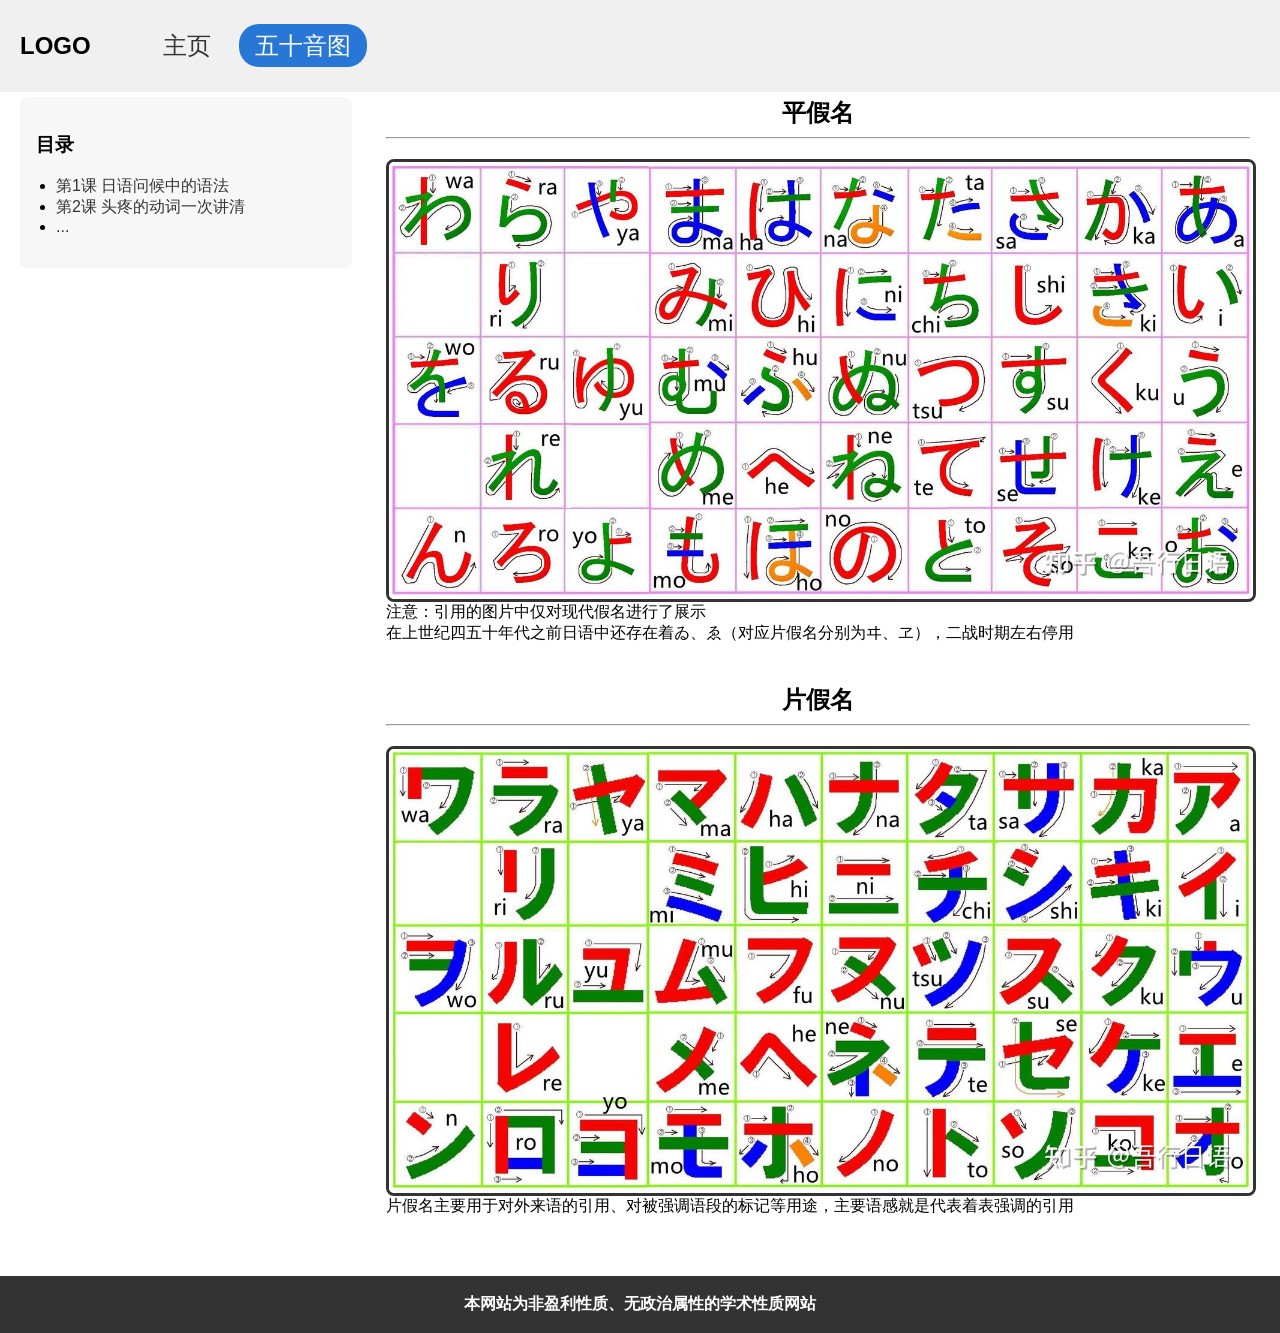
==== gojyuuonzu.html @ c6806e0d "Add files via upload" ====
<!DOCTYPE html>
<html lang="zh-CN">
<head>
  <meta charset="UTF-8">
  <meta name="viewport" content="width=device-width, initial-scale=1.0">
  <title>五十音图</title>
  <link rel="stylesheet" href="style.css">
</head>
<body>

  <header class="header">
    <div class="header__inner">
      <h1 class="logo">LOGO</h1>
      <nav class="nav">
        <a href="index.html">主页</a>
        <a href="gojyuuonzu.html" class="active">五十音图</a>
      </nav>
    </div>
  </header>

  <div class="page">
    <aside class="sidebar">
      <h3>目录</h3>
      <ul>
        <li><a href="lesson1.html">第1课 日语问候中的语法</a></li>
        <li><a href="lesson2.html">第2课 头疼的动词一次讲清</a></li>
        <li><a href="lesson3.html">...</a></li>
      </ul>
    </aside>

    <main class="content">
      <h2 class="center">平假名</h2>
      <hr>
      <div class="photo-box">
        <img src="hiragana.jpg" alt="平假名">
      </div>
      <article>注意：引用的图片中仅对现代假名进行了展示<br>
        在上世纪四五十年代之前日语中还存在着ゐ、ゑ（对应片假名分别为ヰ、ヱ），二战时期左右停用
      </article>
      <h2 class="center" style="margin-top: 40px;">片假名</h2>
      <hr>
      <div class="photo-box">
        <img src="katakana.jpg" alt="片假名">
      </div>
      <article>片假名主要用于对外来语的引用、对被强调语段的标记等用途，主要语感就是代表着表强调的引用
        <br><br><br><br>
      </article>
    </main>
  </div>

  <footer>
    <p><strong>本网站为非盈利性质、无政治属性的学术性质网站</strong></p>
  </footer>

</body>
</html>
---- style.css ----
/* ===== 全局 ===== */
html, body {
  height: 100%;
  margin: 0;
}
body {
  display: flex;
  flex-direction: column;
  min-height: 100vh;
  font-family: sans-serif;
}

/* ===== Header：LOGO靠左，导航紧随，不居中 ===== */
.header {
  padding: 30px 20px;
  background: #f0f0f0;
}
.header__inner {
  display: flex;
  align-items: center;
  gap: 48px;          /* 你原本的间距，想紧点改32 */
  max-width: 1400px;  /* 只防过宽，不居中 */
  /* 关键：去掉 margin: 0 auto，保持左对齐 */
}
.logo {
  margin: 0;
  font-size: 24px;
}
.nav a {
  margin-left: 8px;
  padding: 8px 16px;
  text-decoration: none;
  color: #333;
  border-radius: 20px;
  transition: all 0.2s;
  font-size: 24px;
}
.nav a:hover {
  background: rgb(40, 119, 215);
  color: white;
}
/* 可选：当前页高亮 */
.nav a.active {
  background: rgb(40, 119, 215);
  color: white;
}

/* ===== 页面主体 ===== */
.page {
  display: flex;
  padding: 5px 20px;
  gap: 24px;
  flex: 1;
  align-items: flex-start;
}

/* ===== 左侧目录 ===== */
.sidebar {
  width: 300px;
  flex-shrink: 0;
  background: #f7f7f7;
  padding: 16px;
  border-radius: 8px;
}
.sidebar ul {
  padding-left: 20px;
}
.sidebar a {
  text-decoration: none;
  color: #333;
}
.sidebar a:hover {
  text-decoration: underline;
}

/* ===== 右侧正文 ===== */
.content {
  flex: 1;
  min-width: 0;
  max-width: 1200px;   /* 正文不拉太宽 */
  padding: 0 10px;
}

/* 五十音图图片框 */
.photo-box {
  width: 100%;
  max-width: 1200px;
  border: 3px solid #333;
  border-radius: 8px;
  overflow: hidden;
  margin-top: 20px;        /* 标题和图片的距离 */
}
.photo-box img {
  width: 100%;
  height: auto;
  display: block;
}

/* ===== 主页欢迎区 ===== */
.hero {
  font-family: "SimHei";
  max-width: 700px;
  line-height: 1.8;
}
.center { text-align: center; margin: 0; }
.seablue { color: rgb(40, 119, 215); }
.imp { color: red; }

/* ===== Footer ===== */
footer {
  text-align: center;
  padding: 2px;
  background: #333;
  color: #fff;
}
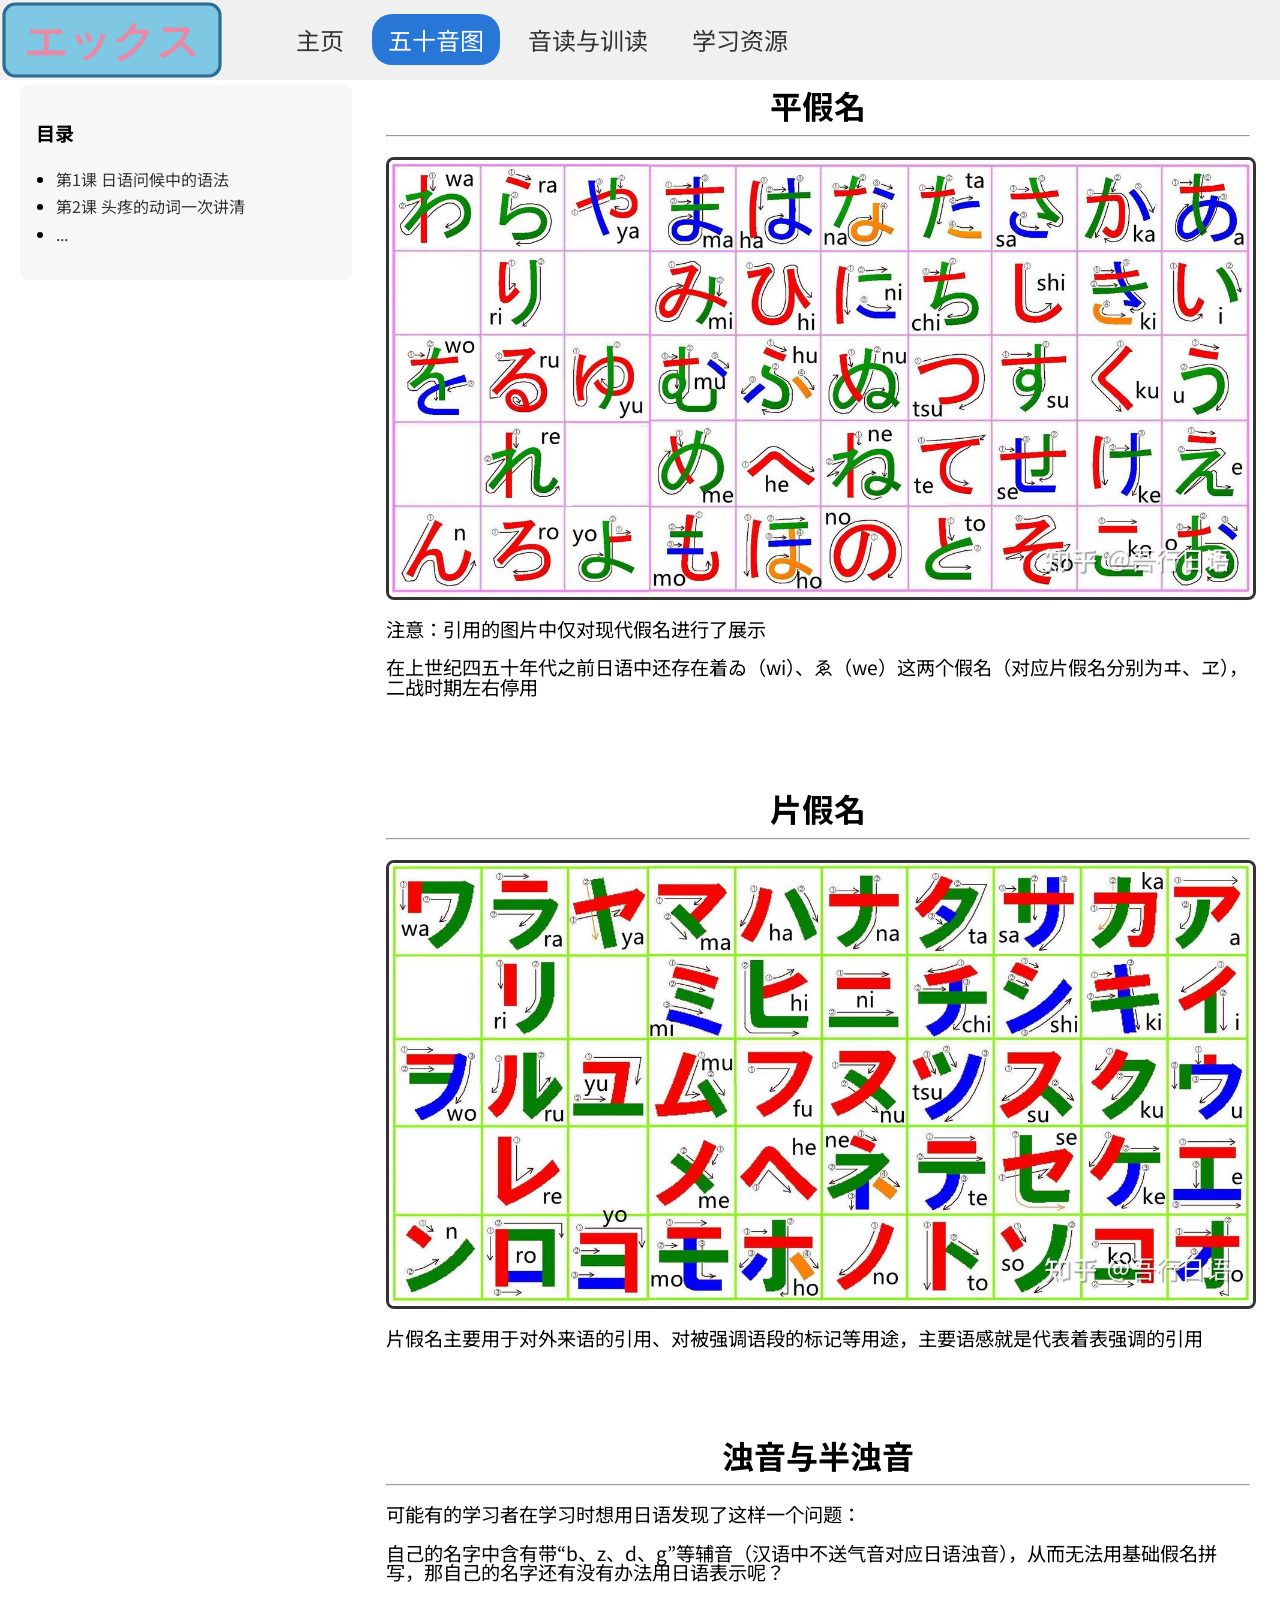
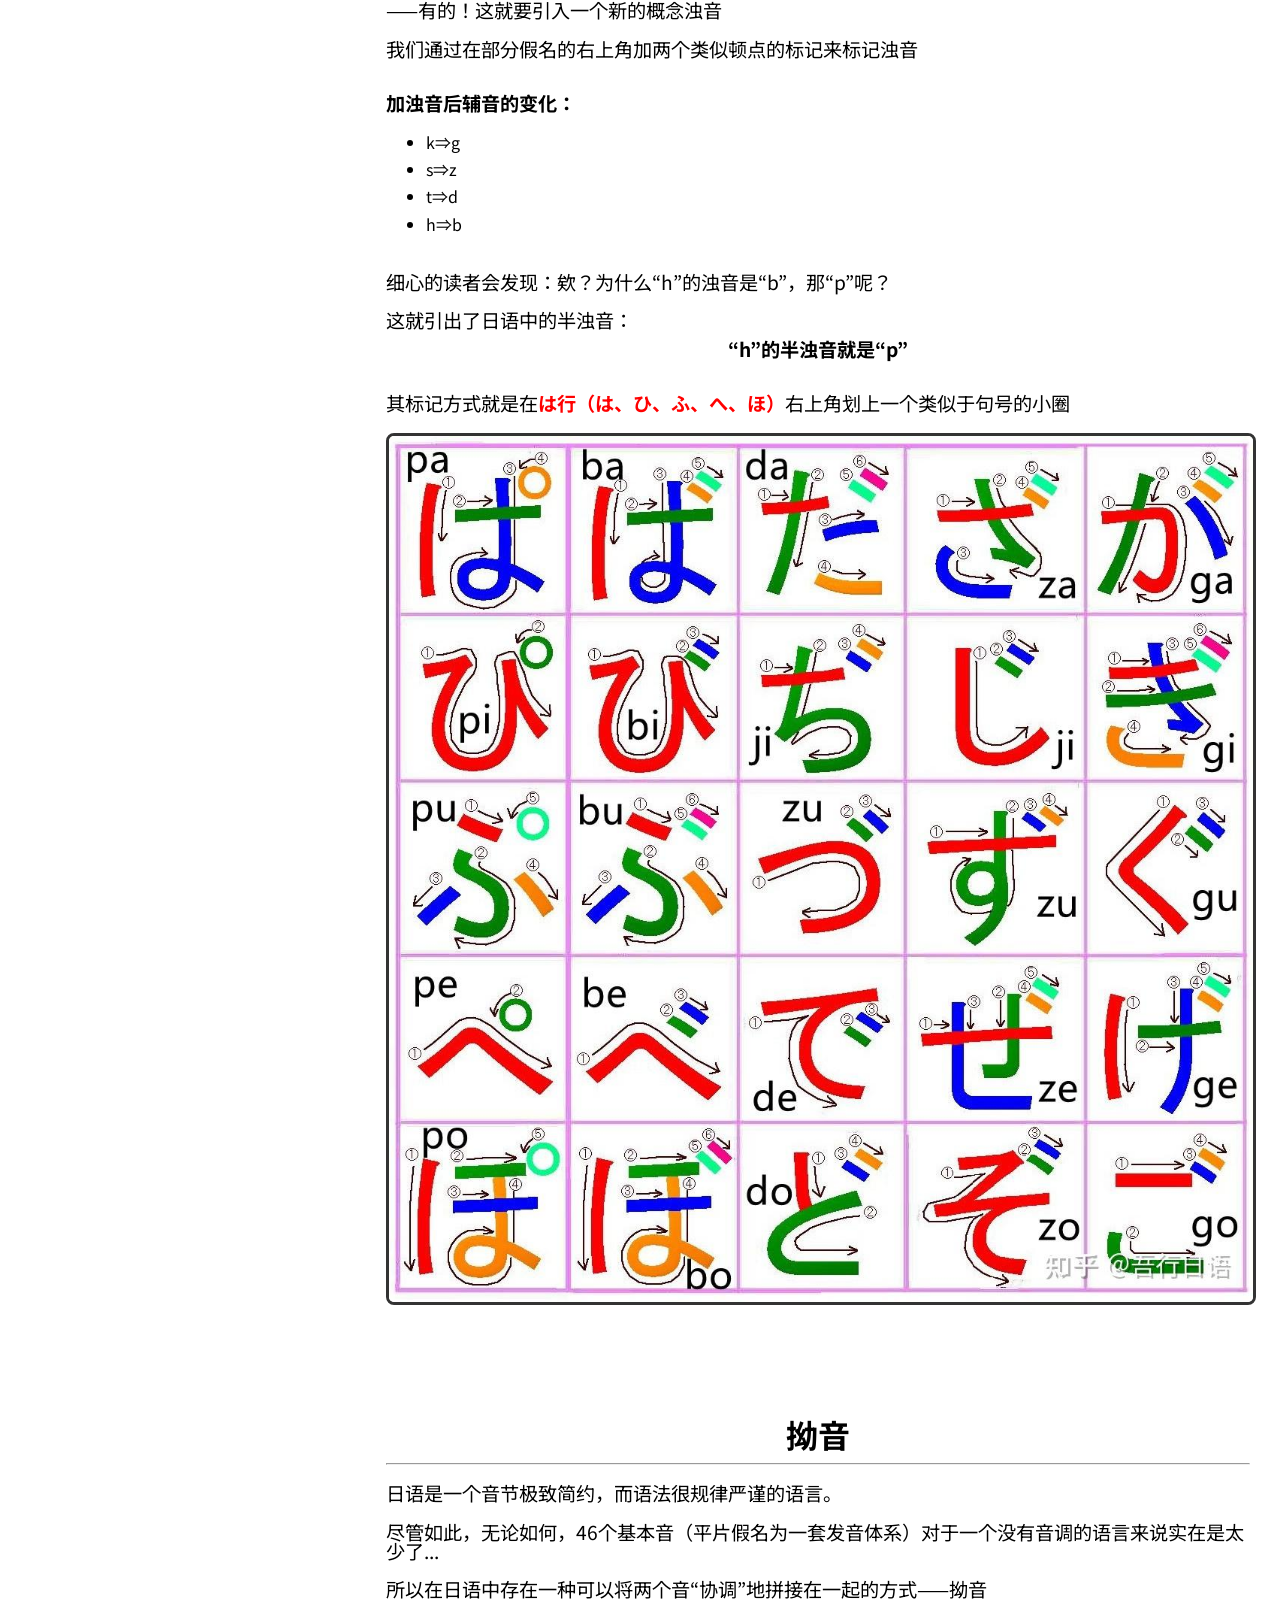
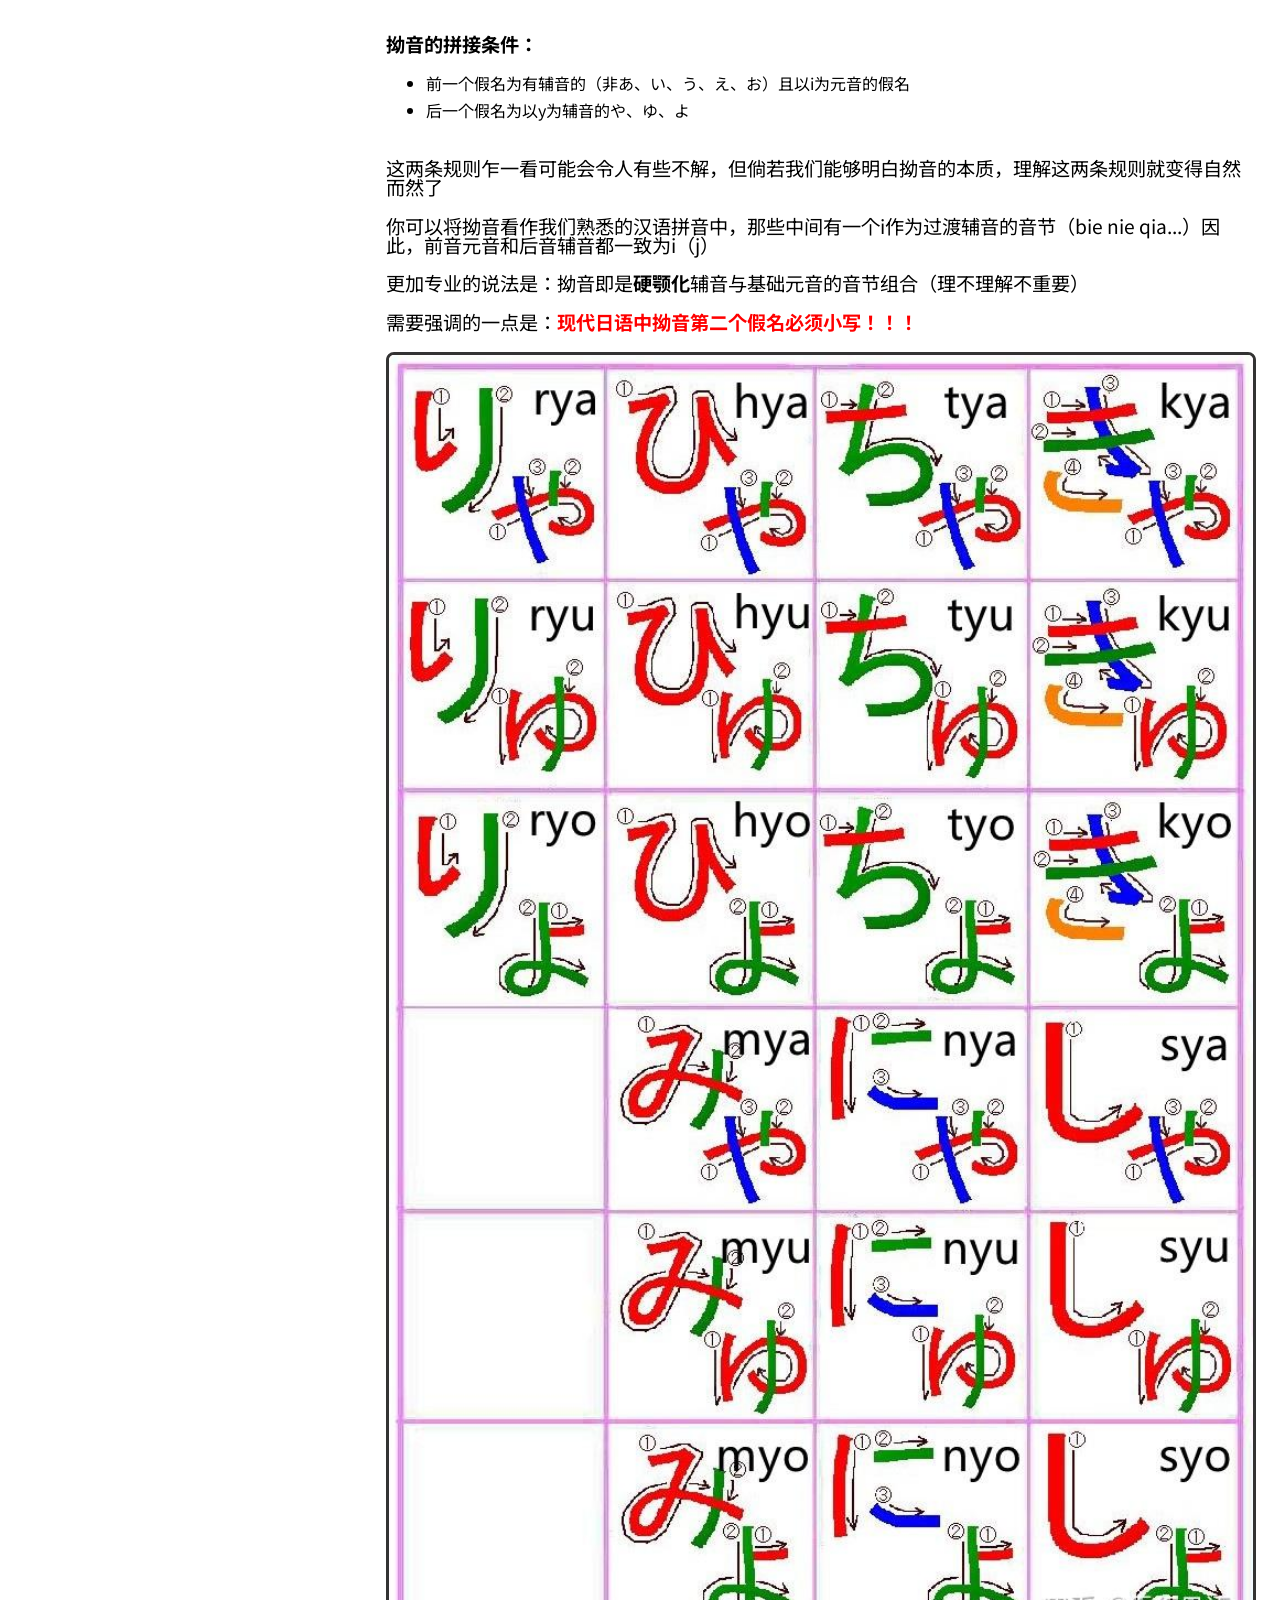
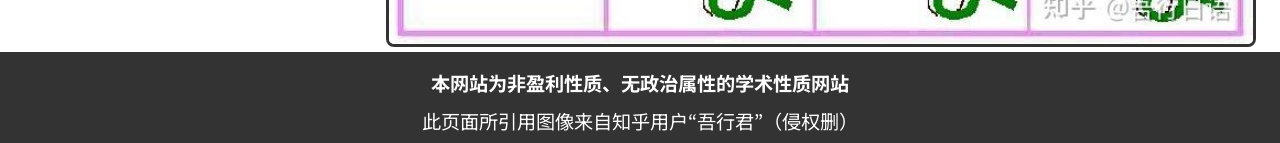
==== commit dc96b8c3: "Add files via upload update" ====
--- a/gojyuuonzu.html
+++ b/gojyuuonzu.html
@@ -1,19 +1,27 @@
 <!DOCTYPE html>
 <html lang="zh-CN">
 <head>
-  <meta charset="UTF-8">
-  <meta name="viewport" content="width=device-width, initial-scale=1.0">
-  <title>五十音图</title>
-  <link rel="stylesheet" href="style.css">
+    <meta charset="UTF-8">
+    <meta name="viewport" content="width=device-width, initial-scale=1.0">
+    <title>五十音图</title>
+    <link rel="stylesheet" href="style.css">
+    <link rel="icon" type="image/svg+xml" href="icon.svg">
+    <link rel="preconnect" href="https://fonts.googleapis.com">
+    <link rel="preconnect" href="https://fonts.gstatic.com" crossorigin>
+    <link href="https://fonts.googleapis.com/css2?family=Noto+Sans+JP:wght@400;700&family=Noto+Sans+SC:wght@400;700&display=swap" rel="stylesheet">
 </head>
 <body>
 
   <header class="header">
     <div class="header__inner">
-      <h1 class="logo">LOGO</h1>
+        <a href="index.html" class="logo-link">
+        <img src="logo.svg" alt="Xnihongo" class="logo-img">
+        </a>
       <nav class="nav">
         <a href="index.html">主页</a>
         <a href="gojyuuonzu.html" class="active">五十音图</a>
+        <a href="onkun.html">音读与训读</a>
+        <a href="jpsource.html">学习资源</a>
       </nav>
     </div>
   </header>
@@ -29,27 +37,71 @@
     </aside>
 
     <main class="content">
-      <h2 class="center">平假名</h2>
+      <h1 class="center">平假名</h1>
       <hr>
       <div class="photo-box">
         <img src="hiragana.jpg" alt="平假名">
       </div>
-      <article>注意：引用的图片中仅对现代假名进行了展示<br>
-        在上世纪四五十年代之前日语中还存在着ゐ、ゑ（对应片假名分别为ヰ、ヱ），二战时期左右停用
-      </article>
-      <h2 class="center" style="margin-top: 40px;">片假名</h2>
+      <p class="under">注意：引用的图片中仅对现代假名进行了展示</p>
+      <p>在上世纪四五十年代之前日语中还存在着ゐ（wi）、ゑ（we）这两个假名（对应片假名分别为ヰ、ヱ），二战时期左右停用</p>
+      <br><br><br>
+      
+      <h1 class="center">片假名</h1>
       <hr>
       <div class="photo-box">
         <img src="katakana.jpg" alt="片假名">
       </div>
-      <article>片假名主要用于对外来语的引用、对被强调语段的标记等用途，主要语感就是代表着表强调的引用
+      <p class="under">片假名主要用于对外来语的引用、对被强调语段的标记等用途，主要语感就是代表着表强调的引用
+        <br><br><br><br><br>
+      </p>
+      <section>
+        <h1 class="center">浊音与半浊音</h1>
+        <hr>
+        <p>可能有的学习者在学习时想用日语发现了这样一个问题：</p>
+        <p>自己的名字中含有带“b、z、d、g”等辅音（汉语中不送气音对应日语浊音），从而无法用基础假名拼写，那自己的名字还有没有办法用日语表示呢？</p>
+        <p>——有的！这就要引入一个新的概念浊音</p>
+        <p>我们通过在部分假名的右上角加两个类似顿点的标记来标记浊音</p>
+        <p style="margin-top: 35px;"><strong>加浊音后辅音的变化：</strong></p>
+        <ul>
+            <li>k&rArr;g</li>
+            <li>s&rArr;z</li>
+            <li>t&rArr;d</li>
+            <li>h&rArr;b</li>
+        </ul>
+        <p style="margin-top: 35px;">细心的读者会发现：欸？为什么“h”的浊音是“b”，那“p”呢？</p>
+        <p>这就引出了日语中的半浊音：</p>
+        <p  class="center"><strong>“h”的半浊音就是“p”</strong></p>
+        <p style="margin-top: 35px;">其标记方式就是在<span class="imp"><strong>は行（は、ひ、ふ、へ、ほ）</strong></span>右上角划上一个类似于句号的小圈</p>
+    </section>
+        <div class="photo-box">
+            <img src="dakuon.jpg" alt="浊音">
+        </div>
         <br><br><br><br>
-      </article>
+      <section>
+        <h1 class="center">拗音</h1>
+        <hr>
+        <p>日语是一个音节极致简约，而语法很规律严谨的语言。</p>
+        <p>尽管如此，无论如何，46个基本音（平片假名为一套发音体系）对于一个没有音调的语言来说实在是太少了...</p>
+        <p>所以在日语中存在一种可以将两个音“协调”地拼接在一起的方式——拗音</p>
+        <p style="margin-top: 35px;"><strong>拗音的拼接条件：</strong></p>
+        <ul>
+        <li>前一个假名为有辅音的（非あ、い、う、え、お）且以i为元音的假名</li>
+        <li>后一个假名为以y为辅音的や、ゆ、よ</li>
+        </ul>
+        <p style="margin-top: 35px;">这两条规则乍一看可能会令人有些不解，但倘若我们能够明白拗音的本质，理解这两条规则就变得自然而然了</p>
+        <p>你可以将拗音看作我们熟悉的汉语拼音中，那些中间有一个i作为过渡辅音的音节（bie nie qia...）因此，前音元音和后音辅音都一致为i（j）</p>
+        <p>更加专业的说法是：拗音即是<strong>硬颚化</strong>辅音与基础元音的音节组合（理不理解不重要）</p>
+        <p>需要强调的一点是：<span class="imp"><strong>现代日语中拗音第二个假名必须小写！！！</strong></span></p>
+      </section>
+      <div class="photo-box under">
+        <img src="youon.jpg" alt="拗音">
+      </div>
     </main>
   </div>
 
   <footer>
     <p><strong>本网站为非盈利性质、无政治属性的学术性质网站</strong></p>
+    <p>此页面所引用图像来自知乎用户“吾行君”（侵权删）</p>
   </footer>
 
 </body>
--- a/style.css
+++ b/style.css
@@ -7,12 +7,20 @@
   display: flex;
   flex-direction: column;
   min-height: 100vh;
-  font-family: sans-serif;
+  font-family: "Noto Sans JP", "Noto Sans SC", "Hiragino Sans", "Microsoft YaHei", sans-serif;
 }
+
+/*字号*/
+body { font-size: 16px; line-height: 1.7; }
+h1 { font-size: 2rem; font-weight: 700; line-height: 1.3; }
+h2 { font-size: 1.5rem; font-weight: 700; line-height: 1.4; }
+h3 { font-size: 1.2rem; font-weight: 700; line-height: 1.4; }
+p  { font-size: 1.2rem; margin-bottom: 0.5em; line-height: 1.0}
+small { font-size: 0.875rem; color: #666; }
 
 /* ===== Header：LOGO靠左，导航紧随，不居中 ===== */
 .header {
-  padding: 30px 20px;
+  padding: px 20px;
   background: #f0f0f0;
 }
 .header__inner {
@@ -22,9 +30,11 @@
   max-width: 1400px;  /* 只防过宽，不居中 */
   /* 关键：去掉 margin: 0 auto，保持左对齐 */
 }
-.logo {
-  margin: 0;
-  font-size: 24px;
+
+.logo-img {
+  height: 80px;              /* 只改这里控制Logo大小 */
+  width: auto;               /* 宽度自动等比，不拉伸变形 */
+  display: block;
 }
 .nav a {
   margin-left: 8px;
@@ -104,7 +114,13 @@
 }
 .center { text-align: center; margin: 0; }
 .seablue { color: rgb(40, 119, 215); }
+.sakura{ color: #E58BA8;}
 .imp { color: red; }
+
+/*under picture*/
+.under{
+    margin-top: 20px;
+}
 
 /* ===== Footer ===== */
 footer {
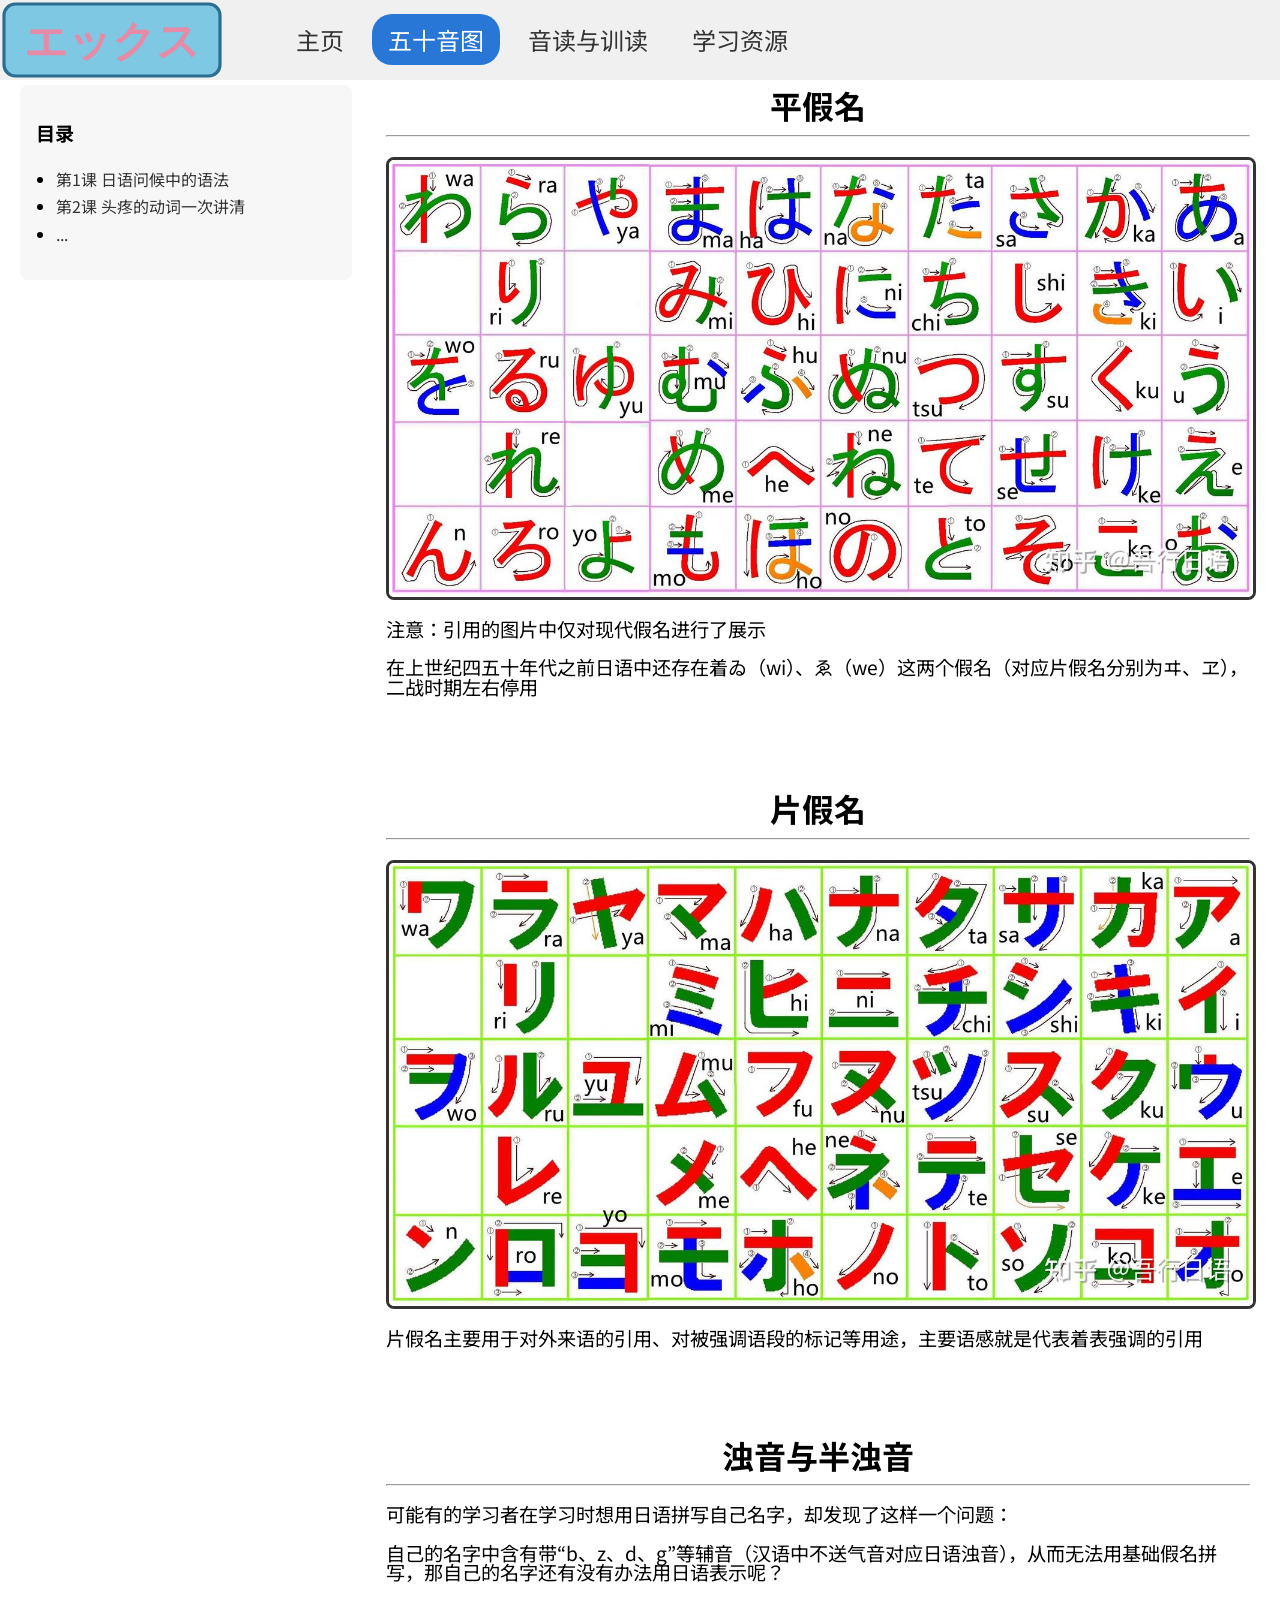
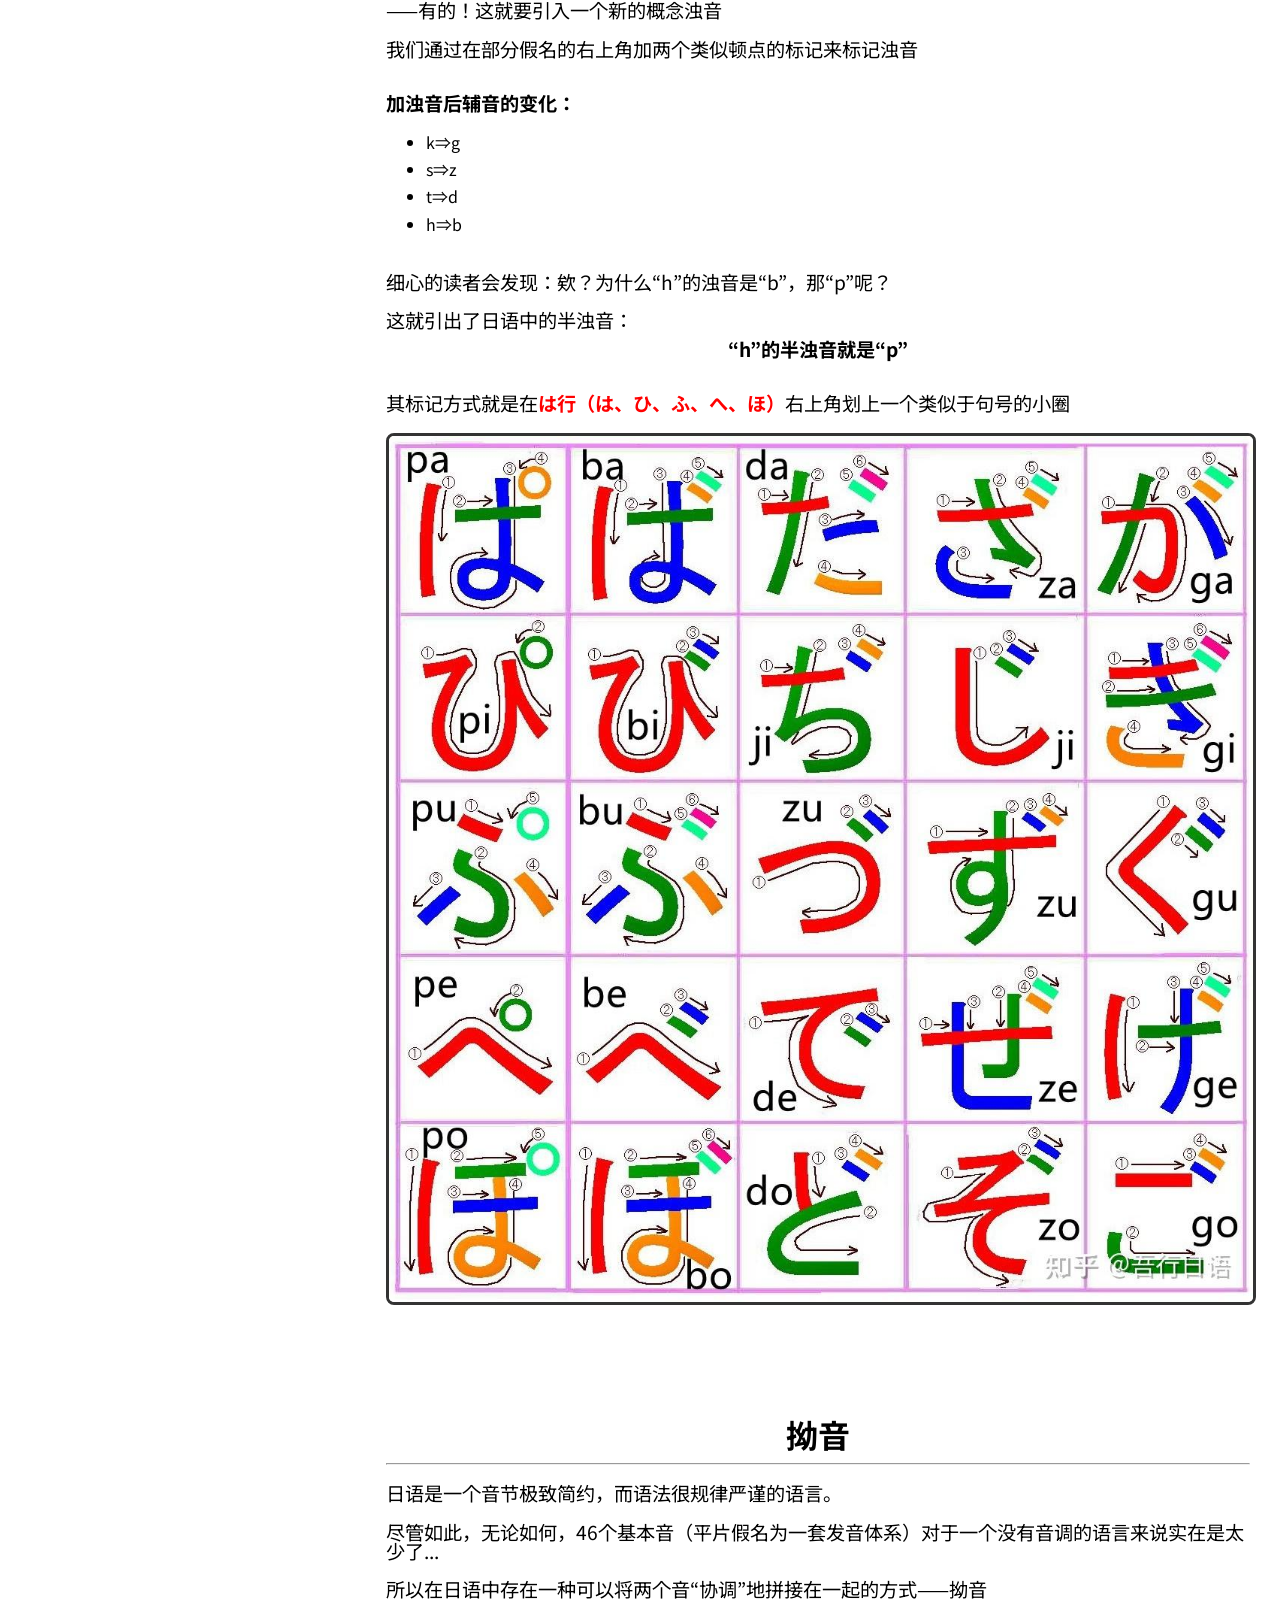
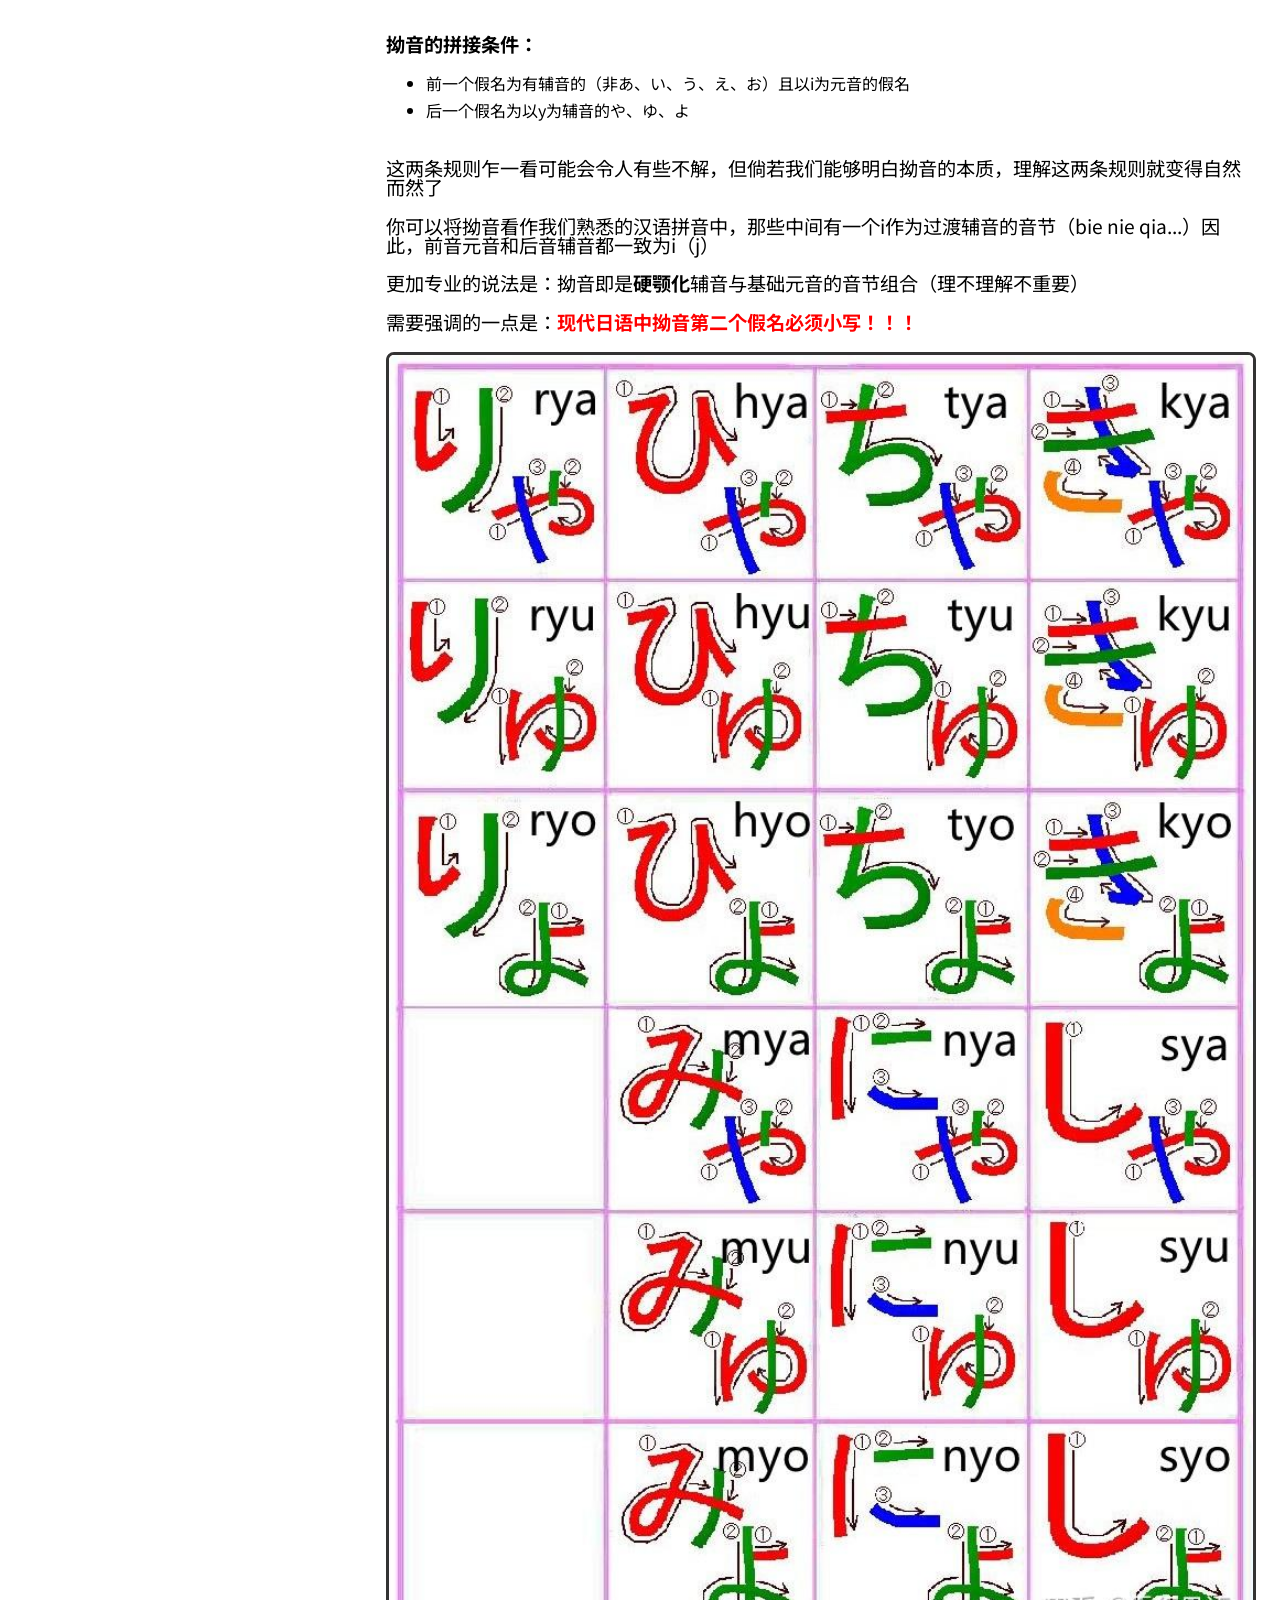
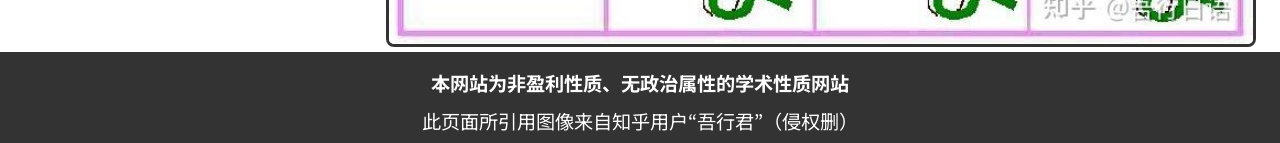
==== commit a33aa57d: "Add files via upload update" ====
--- a/gojyuuonzu.html
+++ b/gojyuuonzu.html
@@ -57,7 +57,7 @@
       <section>
         <h1 class="center">浊音与半浊音</h1>
         <hr>
-        <p>可能有的学习者在学习时想用日语发现了这样一个问题：</p>
+        <p>可能有的学习者在学习时想用日语拼写自己名字，却发现了这样一个问题：</p>
         <p>自己的名字中含有带“b、z、d、g”等辅音（汉语中不送气音对应日语浊音），从而无法用基础假名拼写，那自己的名字还有没有办法用日语表示呢？</p>
         <p>——有的！这就要引入一个新的概念浊音</p>
         <p>我们通过在部分假名的右上角加两个类似顿点的标记来标记浊音</p>
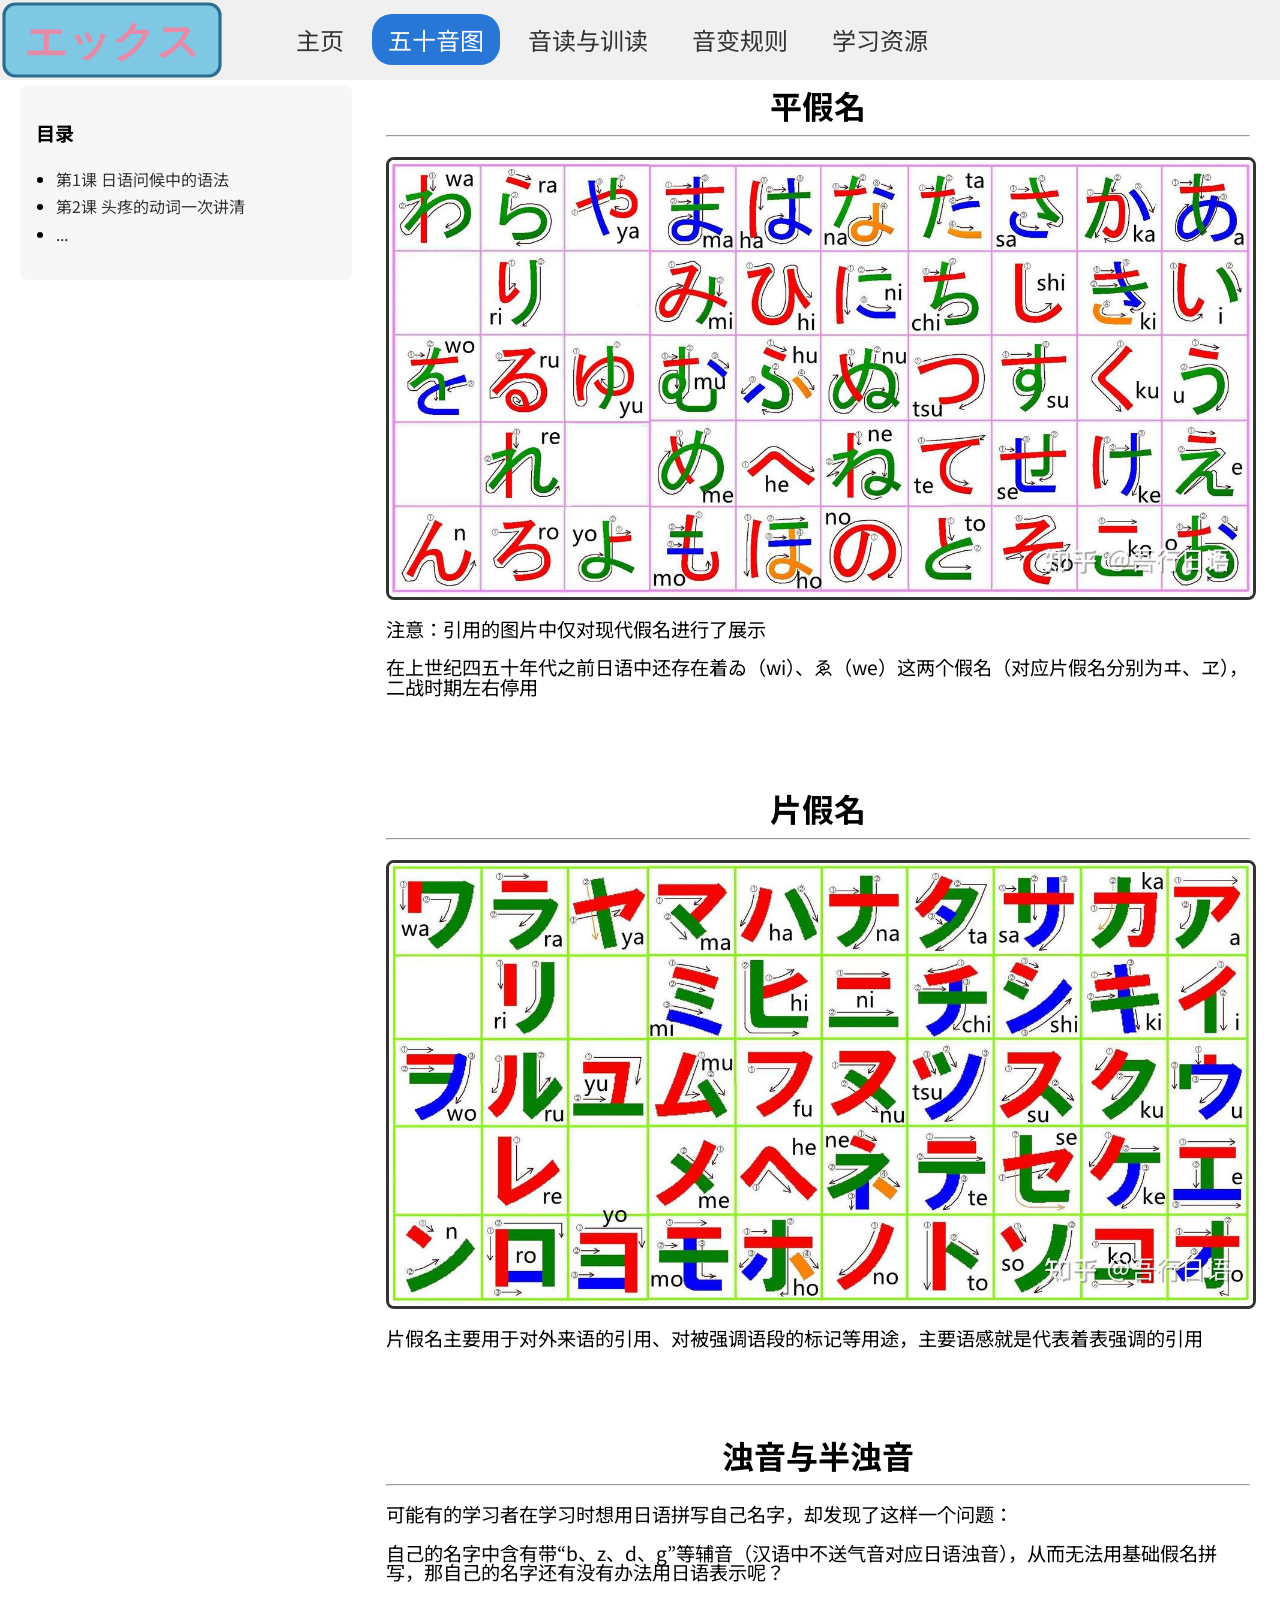
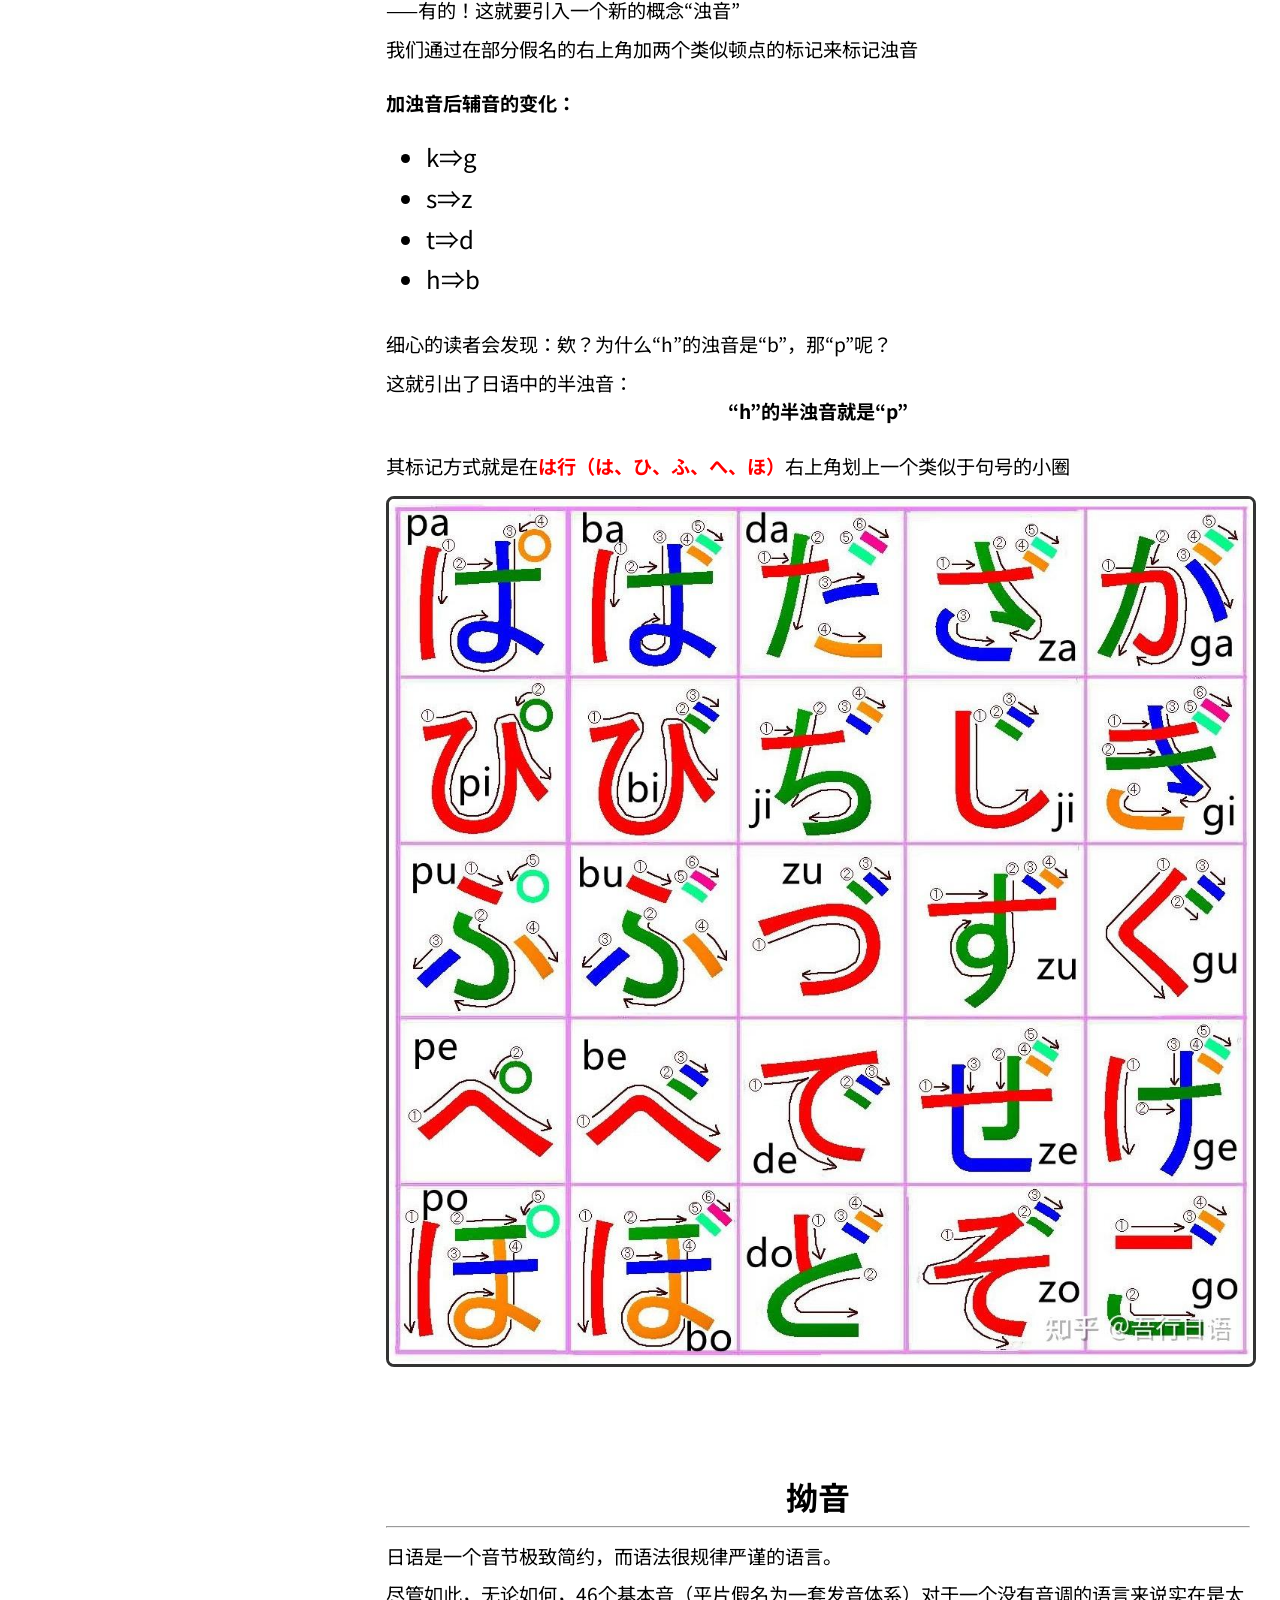
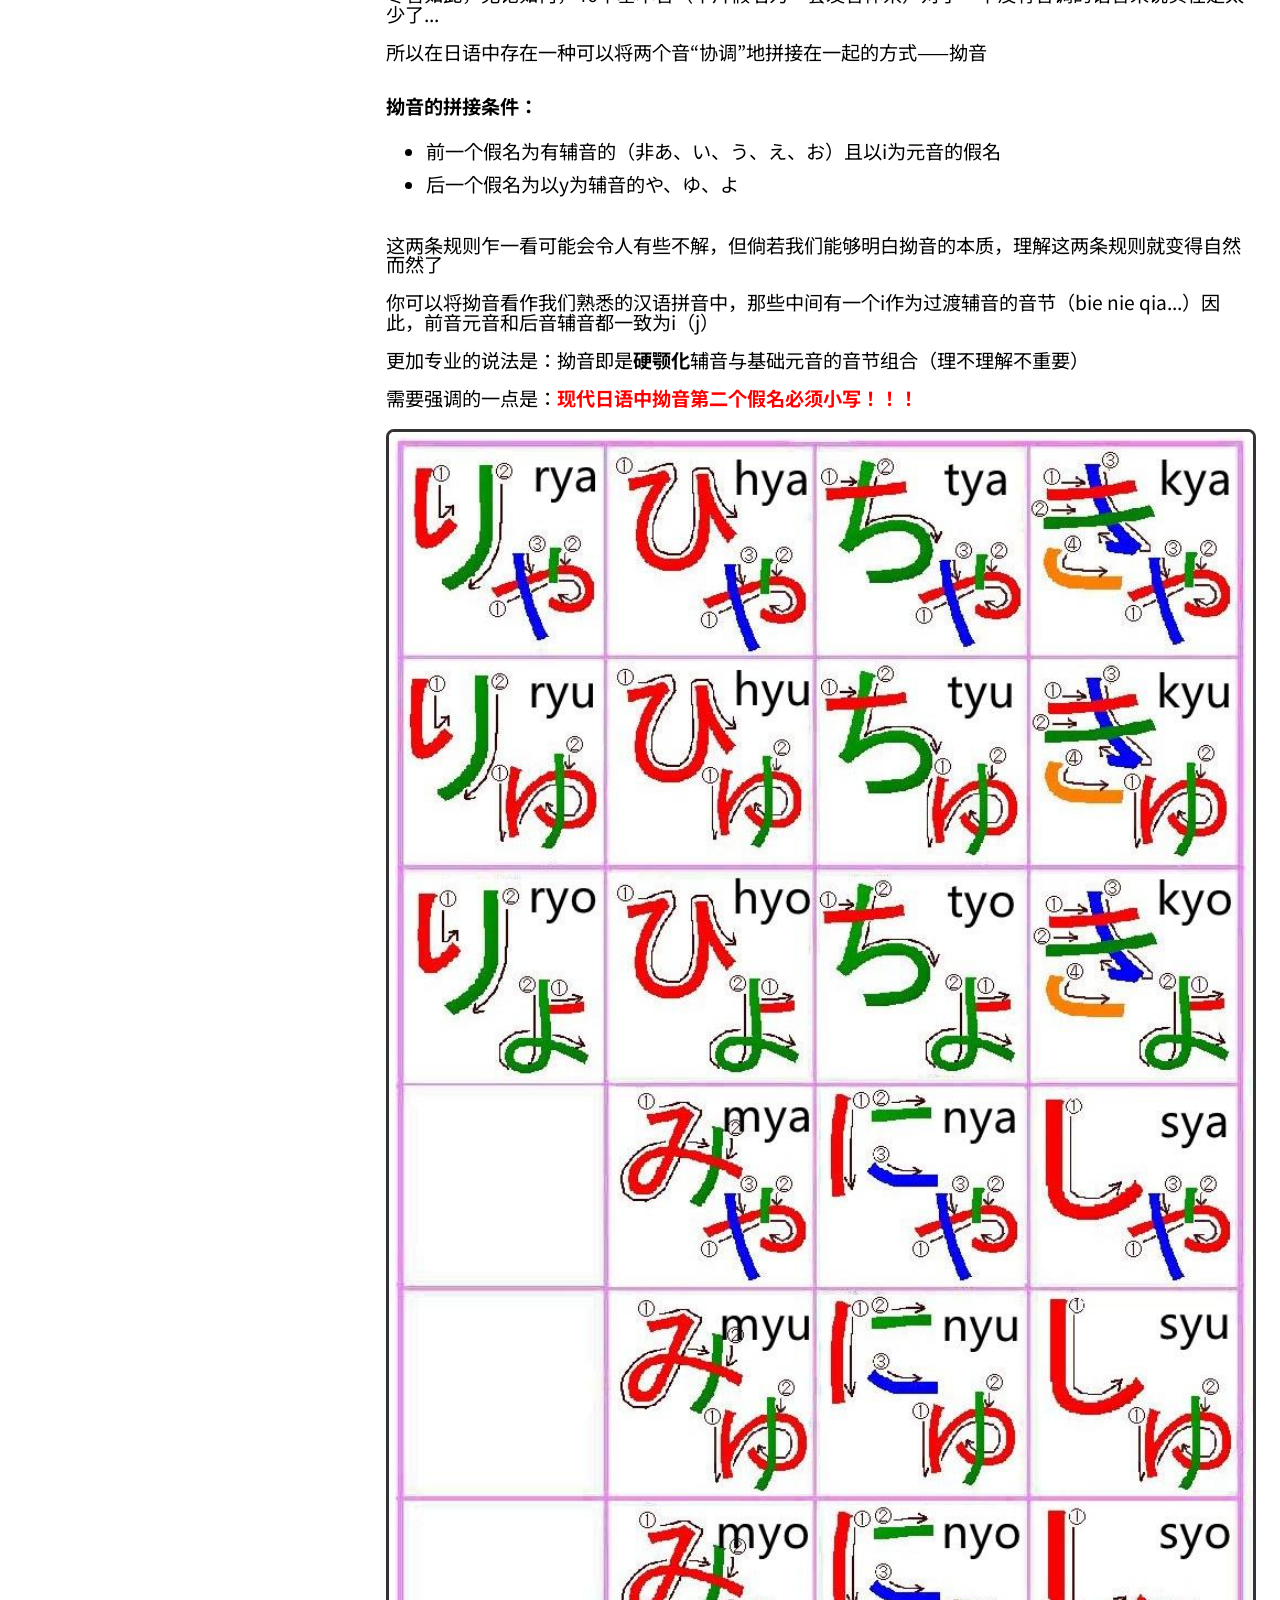
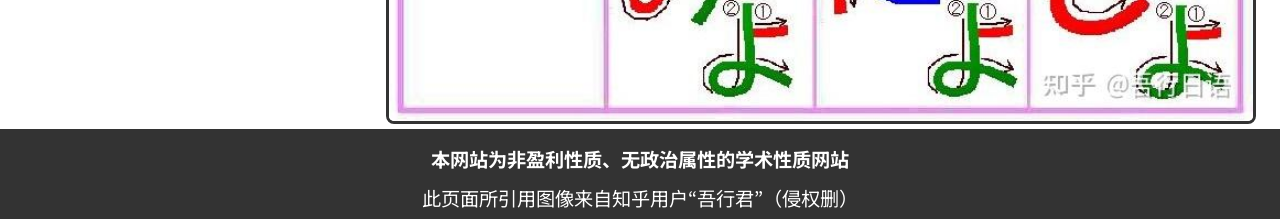
==== commit 689d5c4a: "Add files via upload update" ====
--- a/gojyuuonzu.html
+++ b/gojyuuonzu.html
@@ -21,6 +21,7 @@
         <a href="index.html">主页</a>
         <a href="gojyuuonzu.html" class="active">五十音图</a>
         <a href="onkun.html">音读与训读</a>
+        <a href="onbin.html">音变规则</a>
         <a href="jpsource.html">学习资源</a>
       </nav>
     </div>
@@ -59,10 +60,10 @@
         <hr>
         <p>可能有的学习者在学习时想用日语拼写自己名字，却发现了这样一个问题：</p>
         <p>自己的名字中含有带“b、z、d、g”等辅音（汉语中不送气音对应日语浊音），从而无法用基础假名拼写，那自己的名字还有没有办法用日语表示呢？</p>
-        <p>——有的！这就要引入一个新的概念浊音</p>
+        <p>——有的！这就要引入一个新的概念“浊音”</p>
         <p>我们通过在部分假名的右上角加两个类似顿点的标记来标记浊音</p>
         <p style="margin-top: 35px;"><strong>加浊音后辅音的变化：</strong></p>
-        <ul>
+        <ul class="example">
             <li>k&rArr;g</li>
             <li>s&rArr;z</li>
             <li>t&rArr;d</li>
@@ -84,7 +85,7 @@
         <p>尽管如此，无论如何，46个基本音（平片假名为一套发音体系）对于一个没有音调的语言来说实在是太少了...</p>
         <p>所以在日语中存在一种可以将两个音“协调”地拼接在一起的方式——拗音</p>
         <p style="margin-top: 35px;"><strong>拗音的拼接条件：</strong></p>
-        <ul>
+        <ul class="normal">
         <li>前一个假名为有辅音的（非あ、い、う、え、お）且以i为元音的假名</li>
         <li>后一个假名为以y为辅音的や、ゆ、よ</li>
         </ul>
--- a/style.css
+++ b/style.css
@@ -17,6 +17,10 @@
 h3 { font-size: 1.2rem; font-weight: 700; line-height: 1.4; }
 p  { font-size: 1.2rem; margin-bottom: 0.5em; line-height: 1.0}
 small { font-size: 0.875rem; color: #666; }
+.catalog{ font-size: 1.0rem; }
+.example{ font-size: 1.5rem; }
+.normal{font-size: 1.2rem;}
+
 
 /* ===== Header：LOGO靠左，导航紧随，不居中 ===== */
 .header {
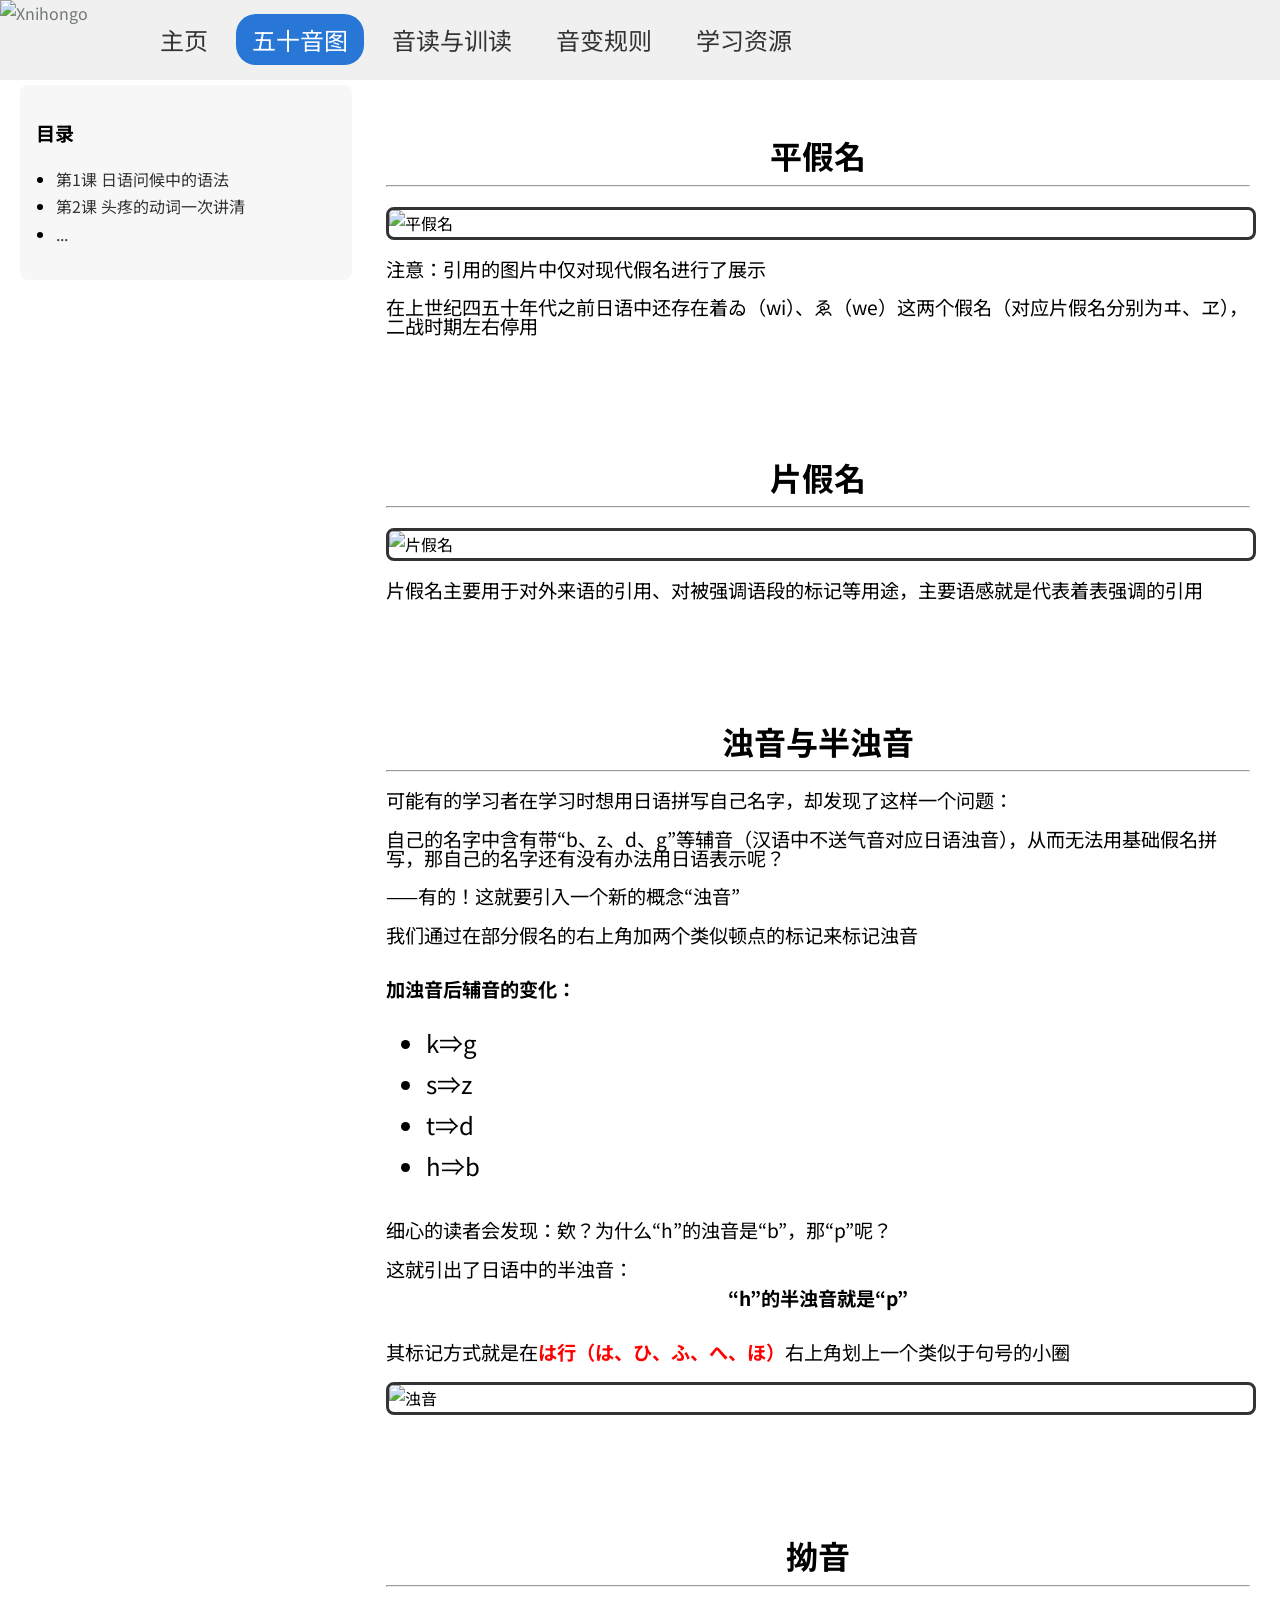
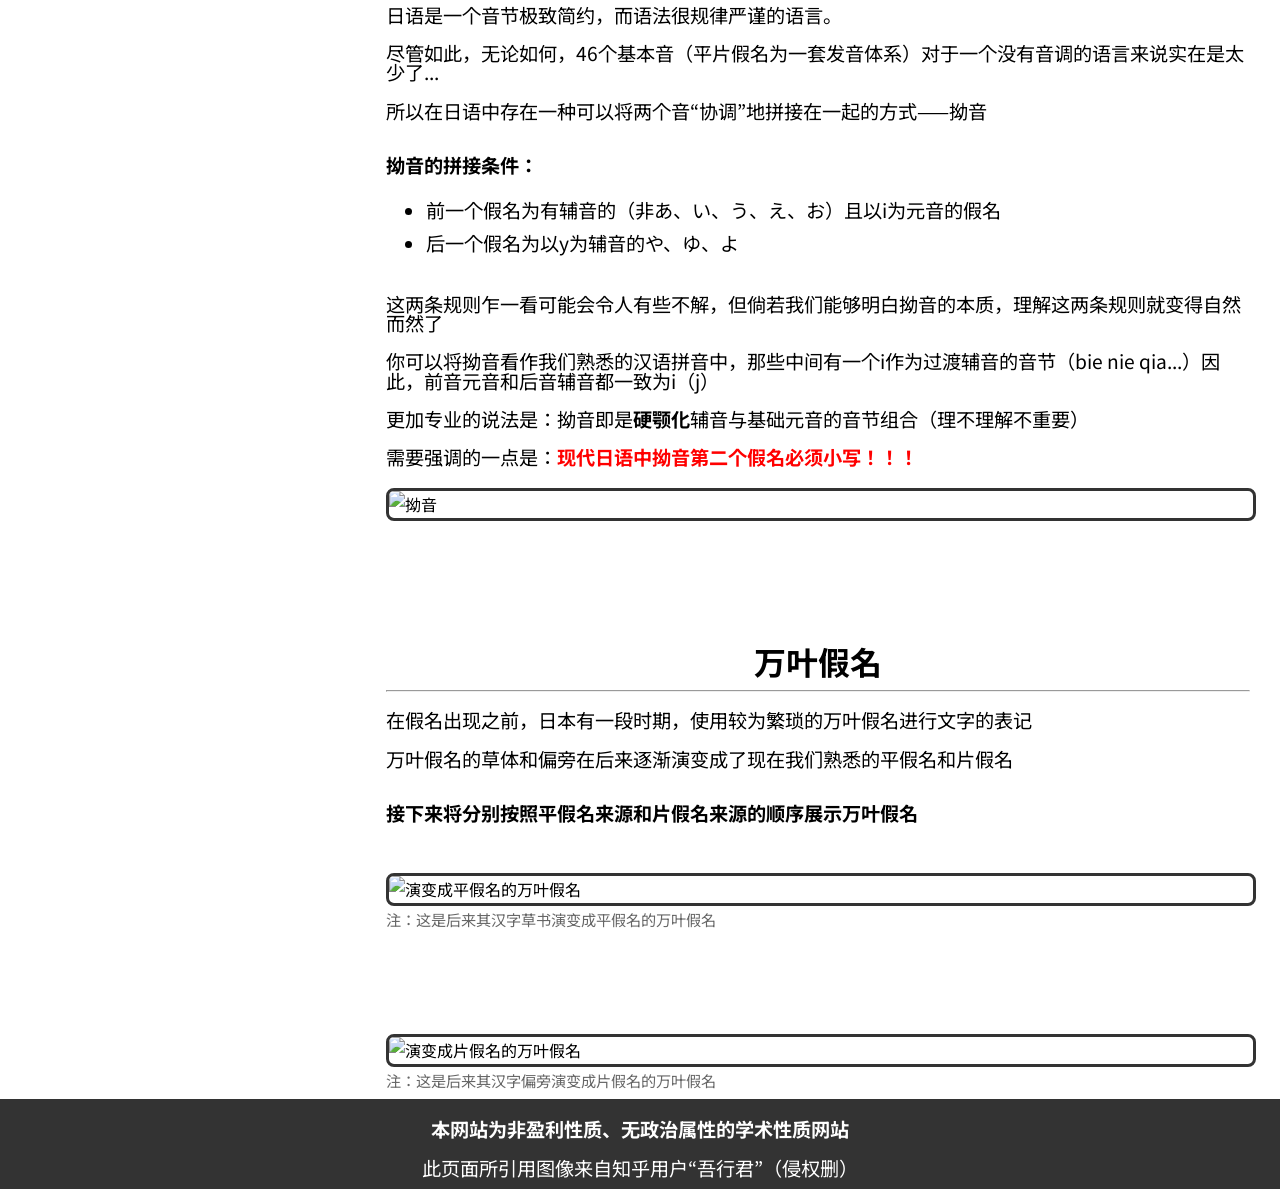
==== commit 24e58c35: "Add files via upload update with more formalization" ====
--- a/gojyuuonzu.html
+++ b/gojyuuonzu.html
@@ -5,7 +5,7 @@
     <meta name="viewport" content="width=device-width, initial-scale=1.0">
     <title>五十音图</title>
     <link rel="stylesheet" href="style.css">
-    <link rel="icon" type="image/svg+xml" href="icon.svg">
+    <link rel="icon" type="image/svg+xml" href="images/icon.svg">
     <link rel="preconnect" href="https://fonts.googleapis.com">
     <link rel="preconnect" href="https://fonts.gstatic.com" crossorigin>
     <link href="https://fonts.googleapis.com/css2?family=Noto+Sans+JP:wght@400;700&family=Noto+Sans+SC:wght@400;700&display=swap" rel="stylesheet">
@@ -15,7 +15,7 @@
   <header class="header">
     <div class="header__inner">
         <a href="index.html" class="logo-link">
-        <img src="logo.svg" alt="Xnihongo" class="logo-img">
+        <img src="images/logo.svg" alt="Xnihongo" class="logo-img">
         </a>
       <nav class="nav">
         <a href="index.html">主页</a>
@@ -38,25 +38,22 @@
     </aside>
 
     <main class="content">
-      <h1 class="center">平假名</h1>
+      <h1 class="center" style="margin-top: 50px;">平假名</h1>
       <hr>
       <div class="photo-box">
-        <img src="hiragana.jpg" alt="平假名">
+        <img src="images/hiragana.jpg" alt="平假名">
       </div>
       <p class="under">注意：引用的图片中仅对现代假名进行了展示</p>
       <p>在上世纪四五十年代之前日语中还存在着ゐ（wi）、ゑ（we）这两个假名（对应片假名分别为ヰ、ヱ），二战时期左右停用</p>
-      <br><br><br>
       
-      <h1 class="center">片假名</h1>
+      <h1 class="center" style="margin-top: 120px;">片假名</h1>
       <hr>
       <div class="photo-box">
-        <img src="katakana.jpg" alt="片假名">
+        <img src="images/katakana.jpg" alt="片假名">
       </div>
-      <p class="under">片假名主要用于对外来语的引用、对被强调语段的标记等用途，主要语感就是代表着表强调的引用
-        <br><br><br><br><br>
-      </p>
+      <p class="under">片假名主要用于对外来语的引用、对被强调语段的标记等用途，主要语感就是代表着表强调的引用</p>
       <section>
-        <h1 class="center">浊音与半浊音</h1>
+        <h1 class="center" style="margin-top: 120px;">浊音与半浊音</h1>
         <hr>
         <p>可能有的学习者在学习时想用日语拼写自己名字，却发现了这样一个问题：</p>
         <p>自己的名字中含有带“b、z、d、g”等辅音（汉语中不送气音对应日语浊音），从而无法用基础假名拼写，那自己的名字还有没有办法用日语表示呢？</p>
@@ -75,11 +72,10 @@
         <p style="margin-top: 35px;">其标记方式就是在<span class="imp"><strong>は行（は、ひ、ふ、へ、ほ）</strong></span>右上角划上一个类似于句号的小圈</p>
     </section>
         <div class="photo-box">
-            <img src="dakuon.jpg" alt="浊音">
+            <img src="images/dakuon.jpg" alt="浊音">
         </div>
-        <br><br><br><br>
       <section>
-        <h1 class="center">拗音</h1>
+        <h1 class="center" style="margin-top: 120px;">拗音</h1>
         <hr>
         <p>日语是一个音节极致简约，而语法很规律严谨的语言。</p>
         <p>尽管如此，无论如何，46个基本音（平片假名为一套发音体系）对于一个没有音调的语言来说实在是太少了...</p>
@@ -95,8 +91,21 @@
         <p>需要强调的一点是：<span class="imp"><strong>现代日语中拗音第二个假名必须小写！！！</strong></span></p>
       </section>
       <div class="photo-box under">
-        <img src="youon.jpg" alt="拗音">
+        <img src="images/youon.jpg" alt="拗音">
       </div>
+      <h1 class="center" style="margin-top: 120px;">万叶假名</h1>
+      <hr>
+      <p>在假名出现之前，日本有一段时期，使用较为繁琐的万叶假名进行文字的表记</p>
+      <p>万叶假名的草体和偏旁在后来逐渐演变成了现在我们熟悉的平假名和片假名</p>
+      <p style="margin-top: 35px;"><strong>接下来将分别按照平假名来源和片假名来源的顺序展示万叶假名</strong></p>
+      <div class="photo-box" style="margin-top: 50px;">
+            <img src="images/manyouhiragana.png" alt="演变成平假名的万叶假名">
+      </div>
+      <small>注：这是后来其汉字草书演变成平假名的万叶假名</small>
+      <div class="photo-box" style="margin-top: 100px;">
+            <img src="images/manyoukatakana.png" alt="演变成片假名的万叶假名">
+      </div>
+      <small>注：这是后来其汉字偏旁演变成片假名的万叶假名</small>
     </main>
   </div>
 
--- a/style.css
+++ b/style.css
@@ -9,14 +9,21 @@
   min-height: 100vh;
   font-family: "Noto Sans JP", "Noto Sans SC", "Hiragino Sans", "Microsoft YaHei", sans-serif;
 }
+a {
+  text-decoration: none;
+  color: #727777;
+}
+a:hover {
+  text-decoration: underline;
+}
 
 /*字号*/
 body { font-size: 16px; line-height: 1.7; }
 h1 { font-size: 2rem; font-weight: 700; line-height: 1.3; }
 h2 { font-size: 1.5rem; font-weight: 700; line-height: 1.4; }
 h3 { font-size: 1.2rem; font-weight: 700; line-height: 1.4; }
-p  { font-size: 1.2rem; margin-bottom: 0.5em; line-height: 1.0}
-small { font-size: 0.875rem; color: #666; }
+p  { font-size: 1.2rem; margin-bottom: 0.5em; line-height: 1.0;}
+small { font-size: 0.95rem; color: #666; }
 .catalog{ font-size: 1.0rem; }
 .example{ font-size: 1.5rem; }
 .normal{font-size: 1.2rem;}
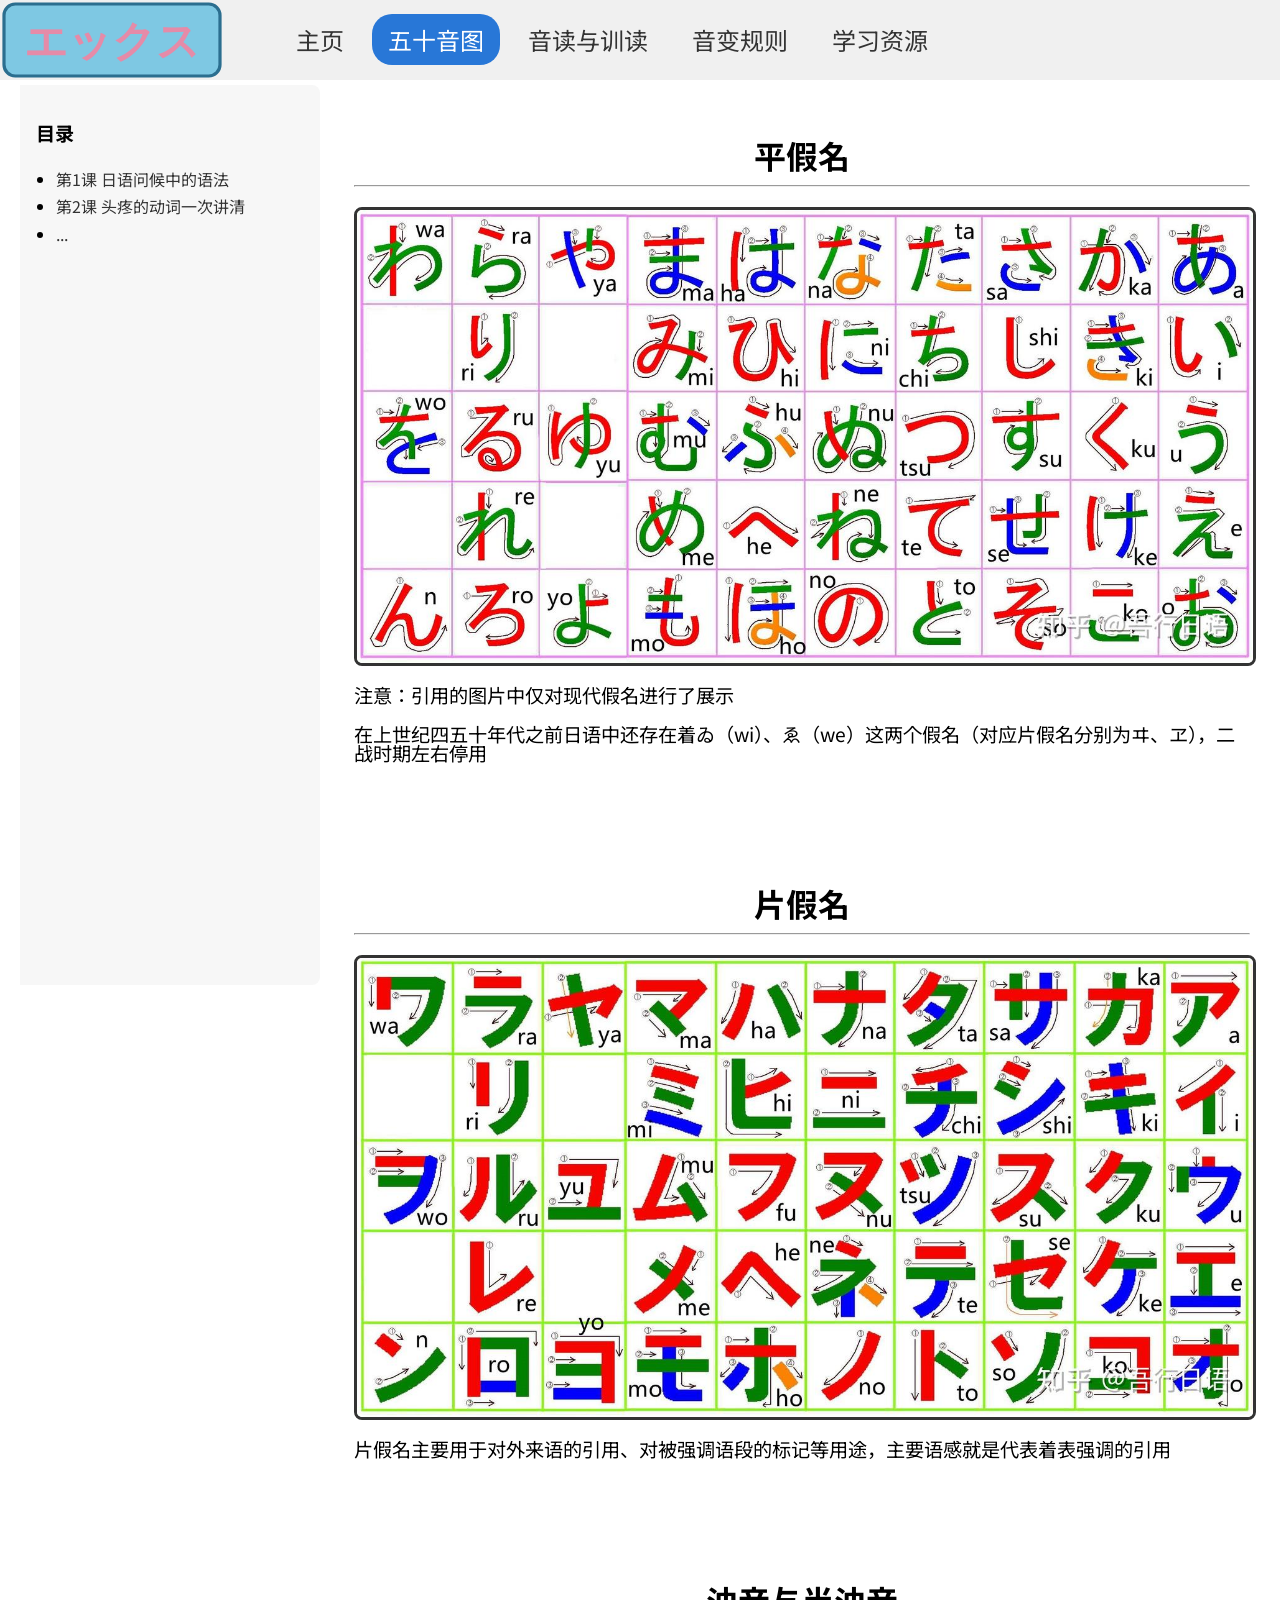
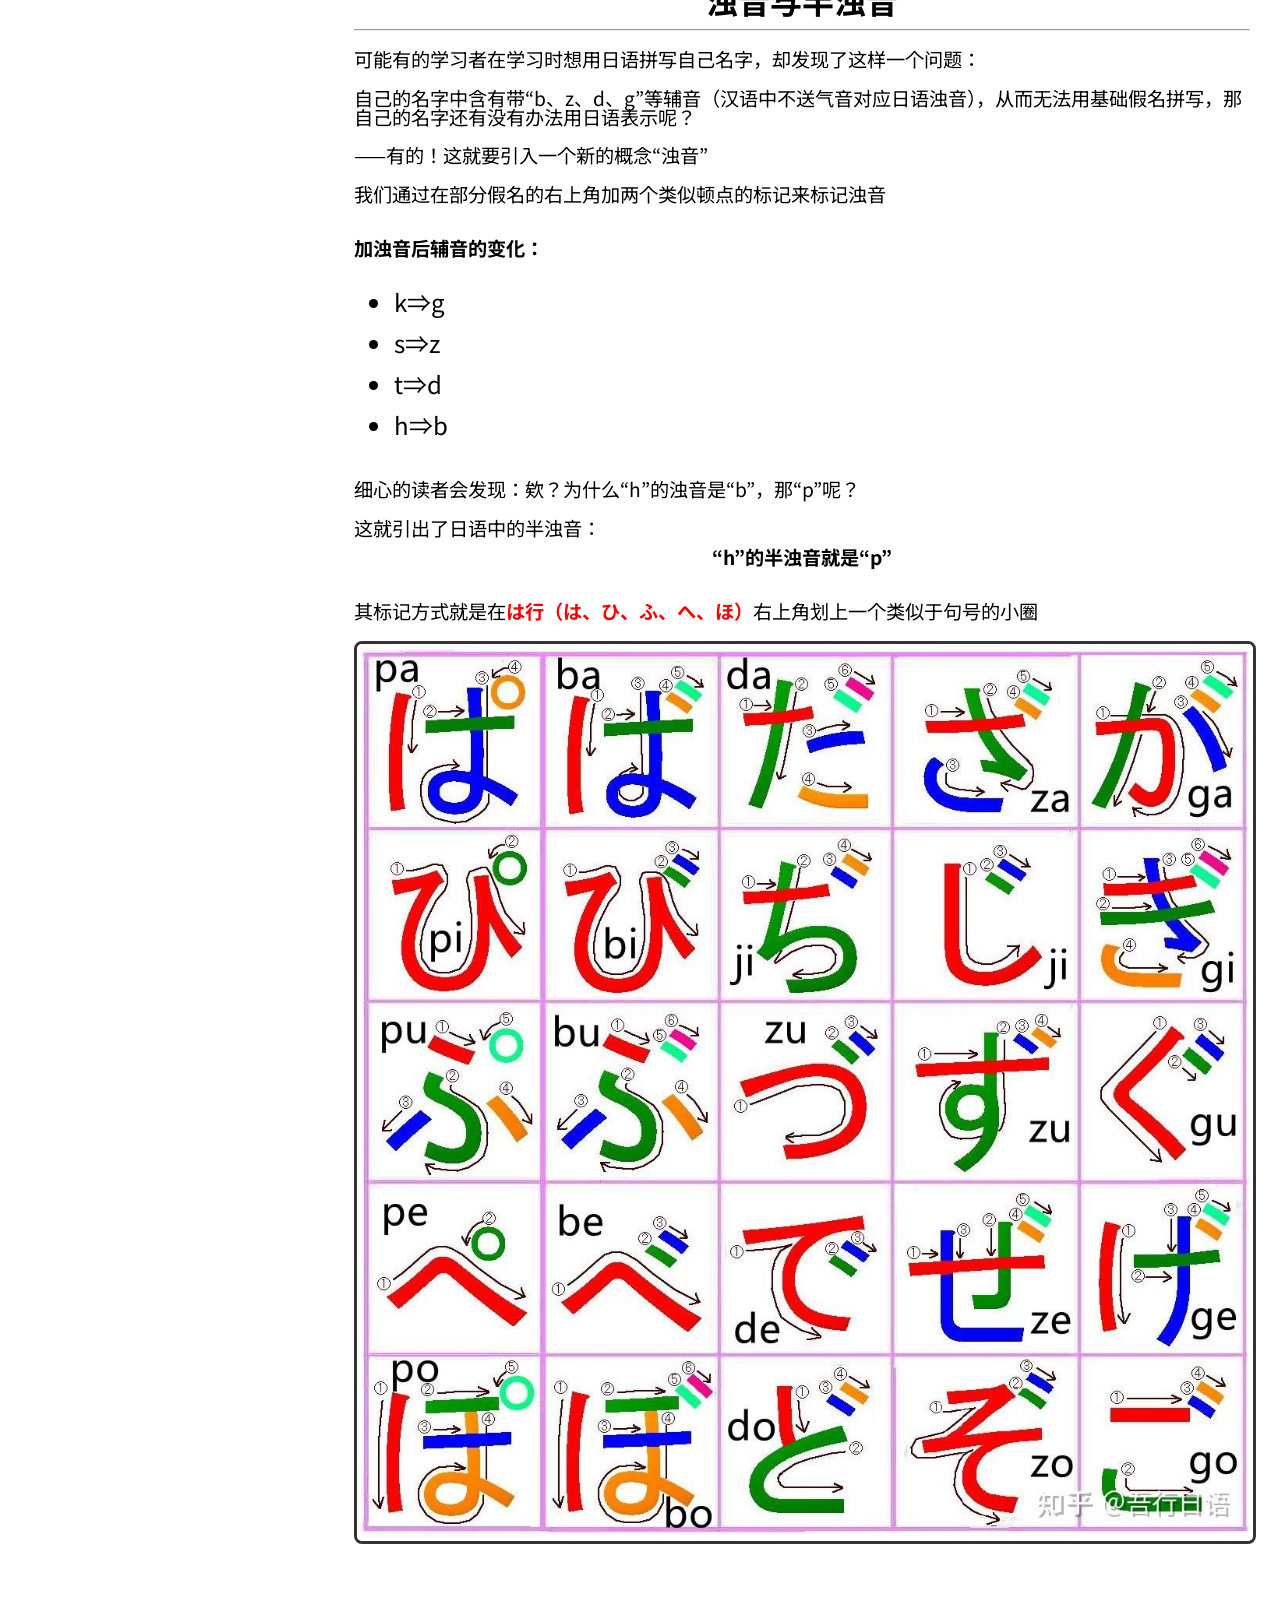
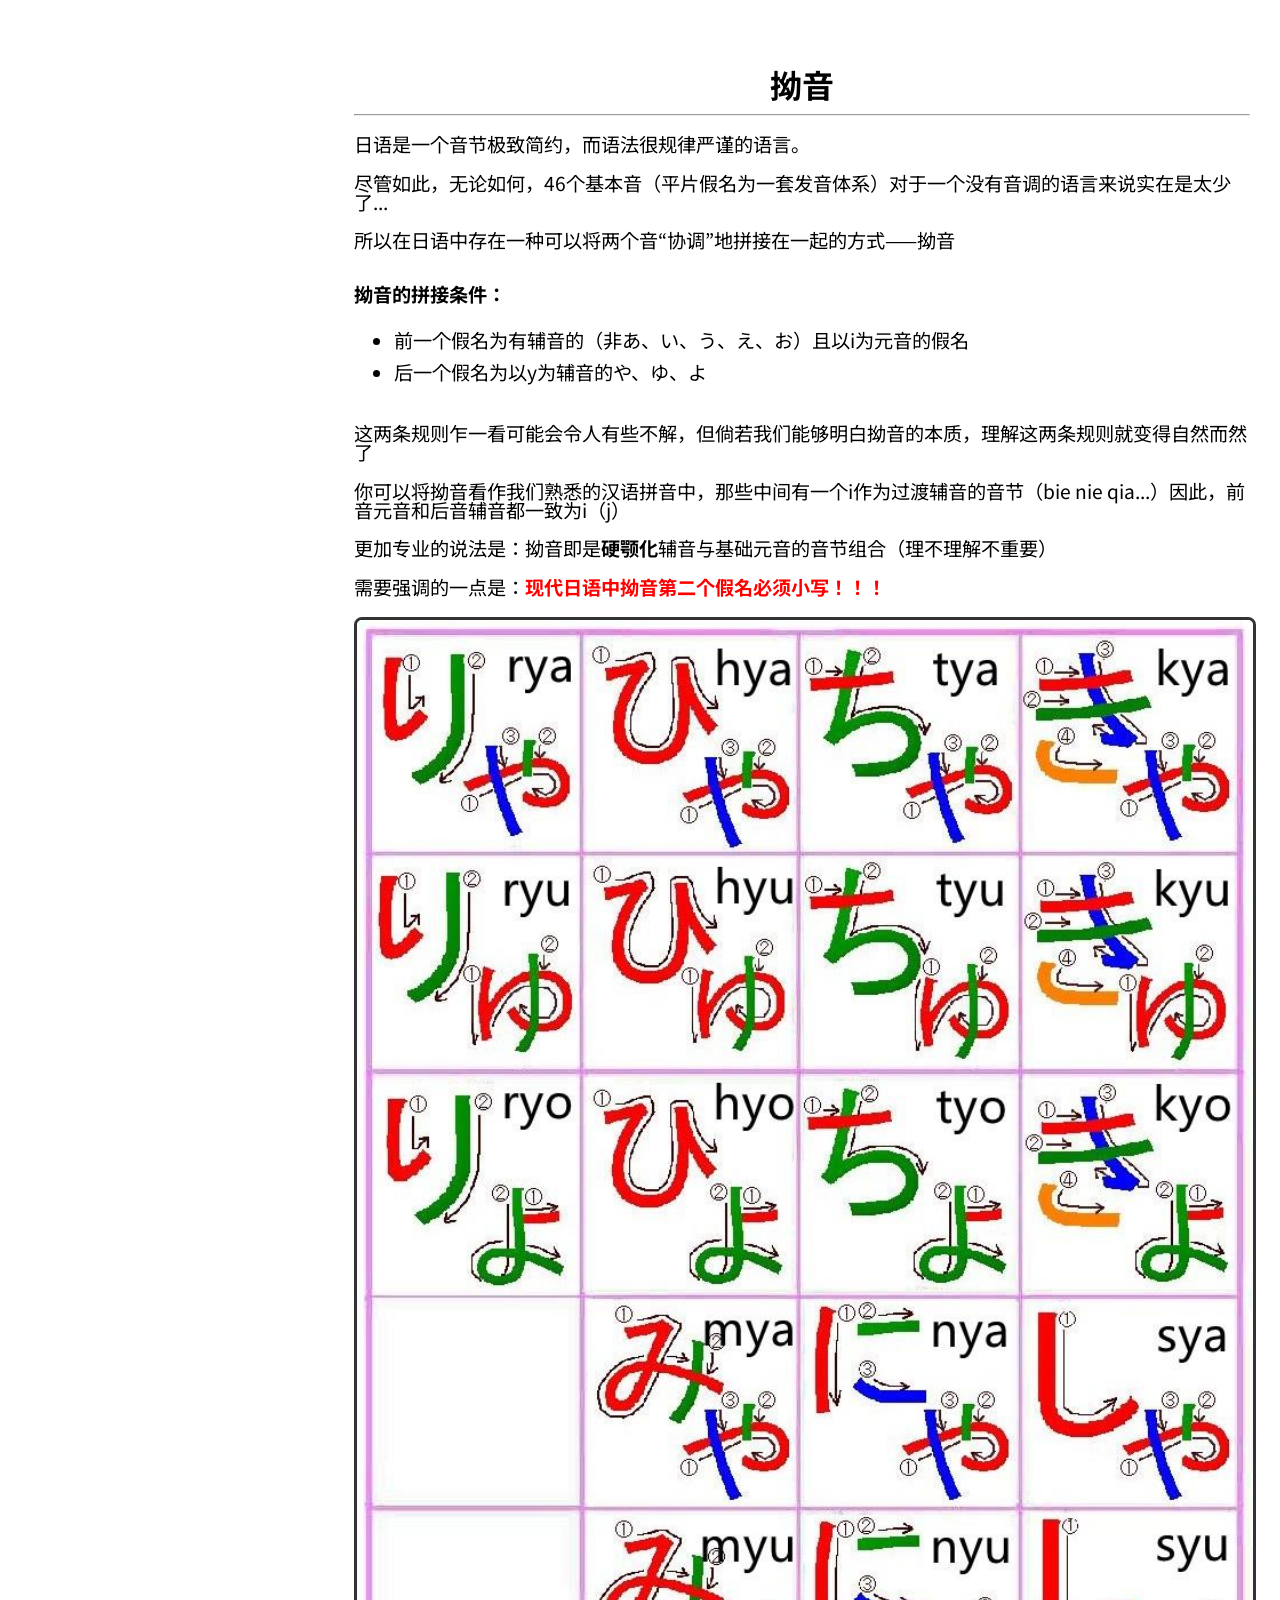
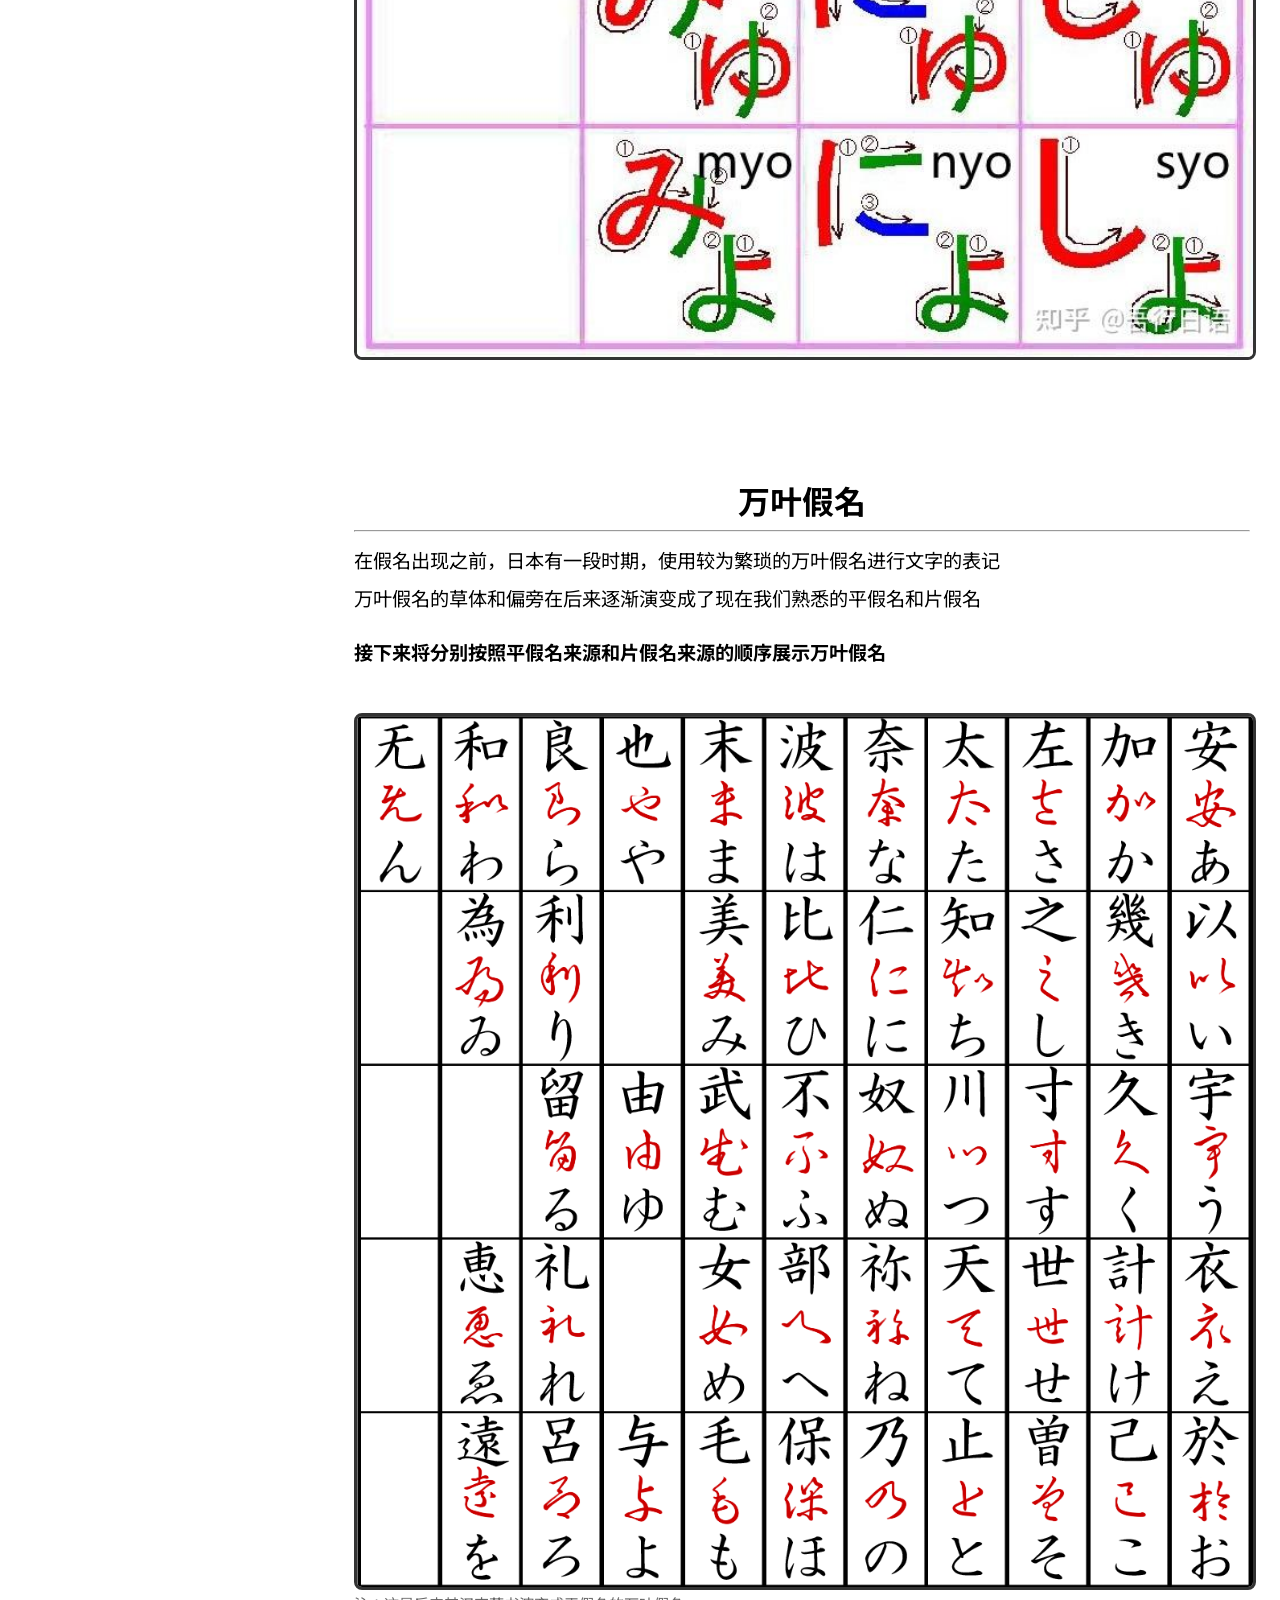
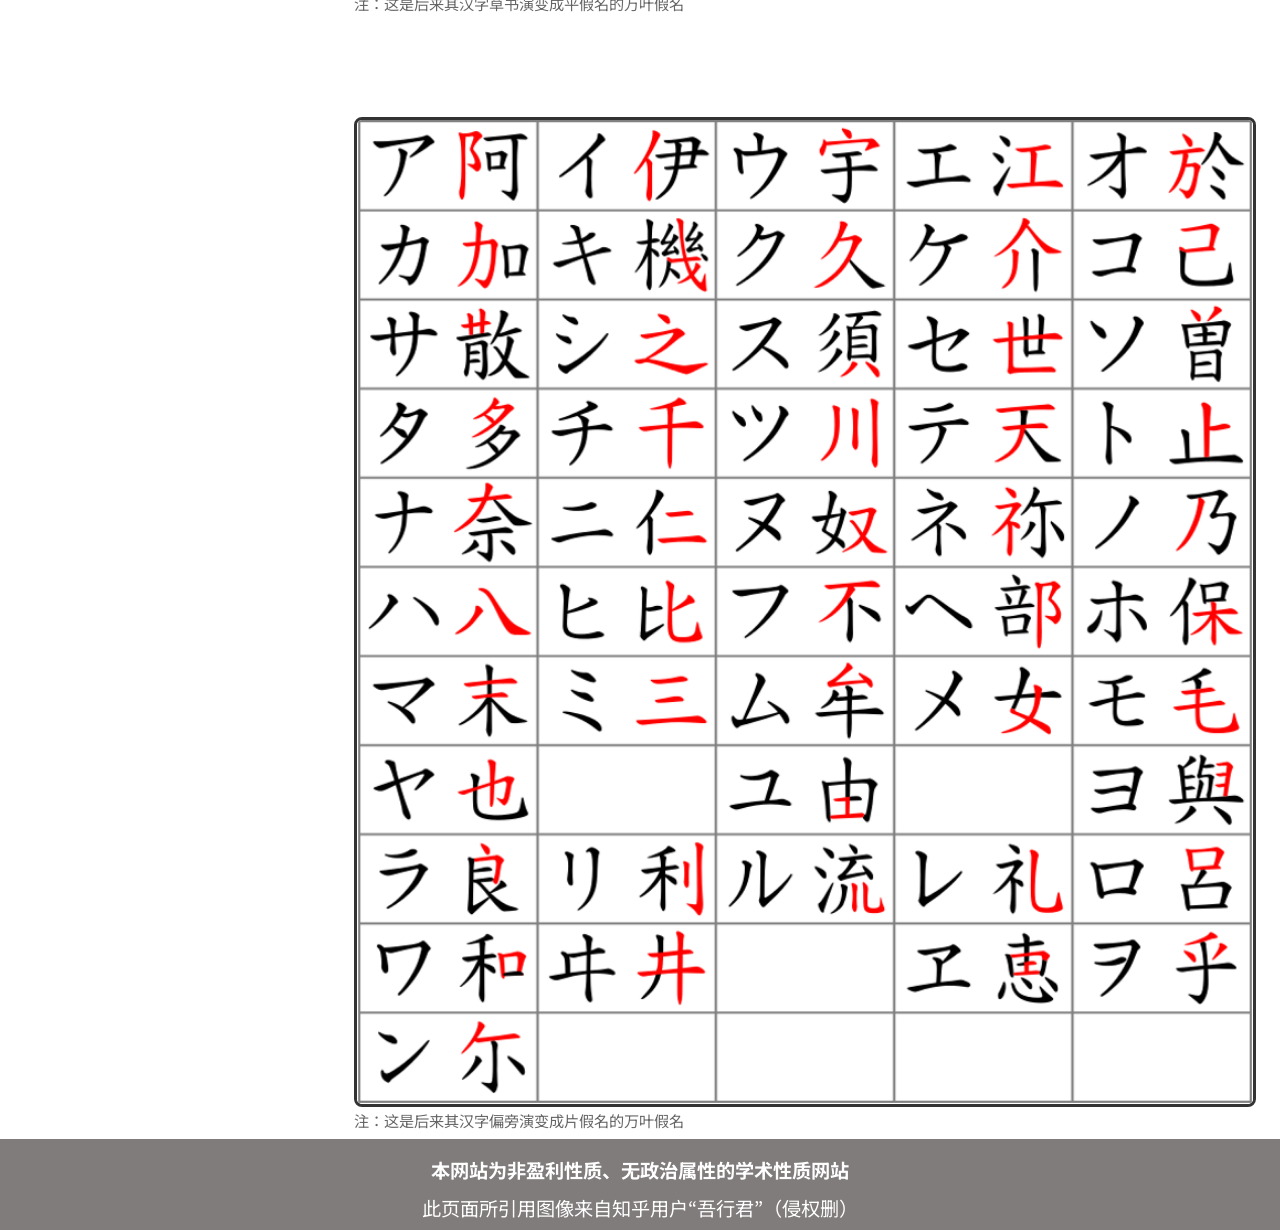
==== commit 9e8945a6: "Add files via upload update" ====
--- a/gojyuuonzu.html
+++ b/gojyuuonzu.html
@@ -22,7 +22,7 @@
         <a href="gojyuuonzu.html" class="active">五十音图</a>
         <a href="onkun.html">音读与训读</a>
         <a href="onbin.html">音变规则</a>
-        <a href="jpsource.html">学习资源</a>
+        <a href="jpresource.html">学习资源</a>
       </nav>
     </div>
   </header>
@@ -93,7 +93,7 @@
       <div class="photo-box under">
         <img src="images/youon.jpg" alt="拗音">
       </div>
-      <h1 class="center" style="margin-top: 120px;">万叶假名</h1>
+      <h1 id="manyougana" class="center" style="margin-top: 120px;">万叶假名</h1>
       <hr>
       <p>在假名出现之前，日本有一段时期，使用较为繁琐的万叶假名进行文字的表记</p>
       <p>万叶假名的草体和偏旁在后来逐渐演变成了现在我们熟悉的平假名和片假名</p>
--- a/style.css
+++ b/style.css
@@ -27,6 +27,8 @@
 .catalog{ font-size: 1.0rem; }
 .example{ font-size: 1.5rem; }
 .normal{font-size: 1.2rem;}
+.introduce{font-size: 1.5rem; font-weight: 700; line-height: 1.4;}
+.introduce h2{font-size: 2.0rem; font-weight: 700; line-height: 1.4;margin-bottom: 2rem;}
 
 
 /* ===== Header：LOGO靠左，导航紧随，不居中 ===== */
@@ -81,7 +83,13 @@
   flex-shrink: 0;
   background: #f7f7f7;
   padding: 16px;
-  border-radius: 8px;
+  border-radius: 0 8px 8px 0; /* 左侧贴边 */
+  min-height: 100vh;
+  box-sizing: border-box;
+  position: sticky;
+  top: 0;
+  overflow-y: auto;
+  align-self: flex-start;
 }
 .sidebar ul {
   padding-left: 20px;
@@ -123,10 +131,14 @@
   max-width: 700px;
   line-height: 1.8;
 }
+
+/*常用样式*/
 .center { text-align: center; margin: 0; }
 .seablue { color: rgb(40, 119, 215); }
 .sakura{ color: #E58BA8;}
 .imp { color: red; }
+.space{margin-left: 80px;}
+.lspace{margin-left: 40px;}
 
 /*under picture*/
 .under{
@@ -137,6 +149,14 @@
 footer {
   text-align: center;
   padding: 2px;
-  background: #333;
+  background: #807c7c;
   color: #fff;
+}
+
+/*====容器====*/
+.box {
+  border: 4px solid #7EC8E3;   /* 边框颜色 */
+  border-radius: 12px;           /* 圆角大小，越大越圆 */
+  padding: 10px 16px;           /* 文字和边框之间的间距 */
+  display: inline-block;        /* 只包住文字宽度，不占满整行 */
 }
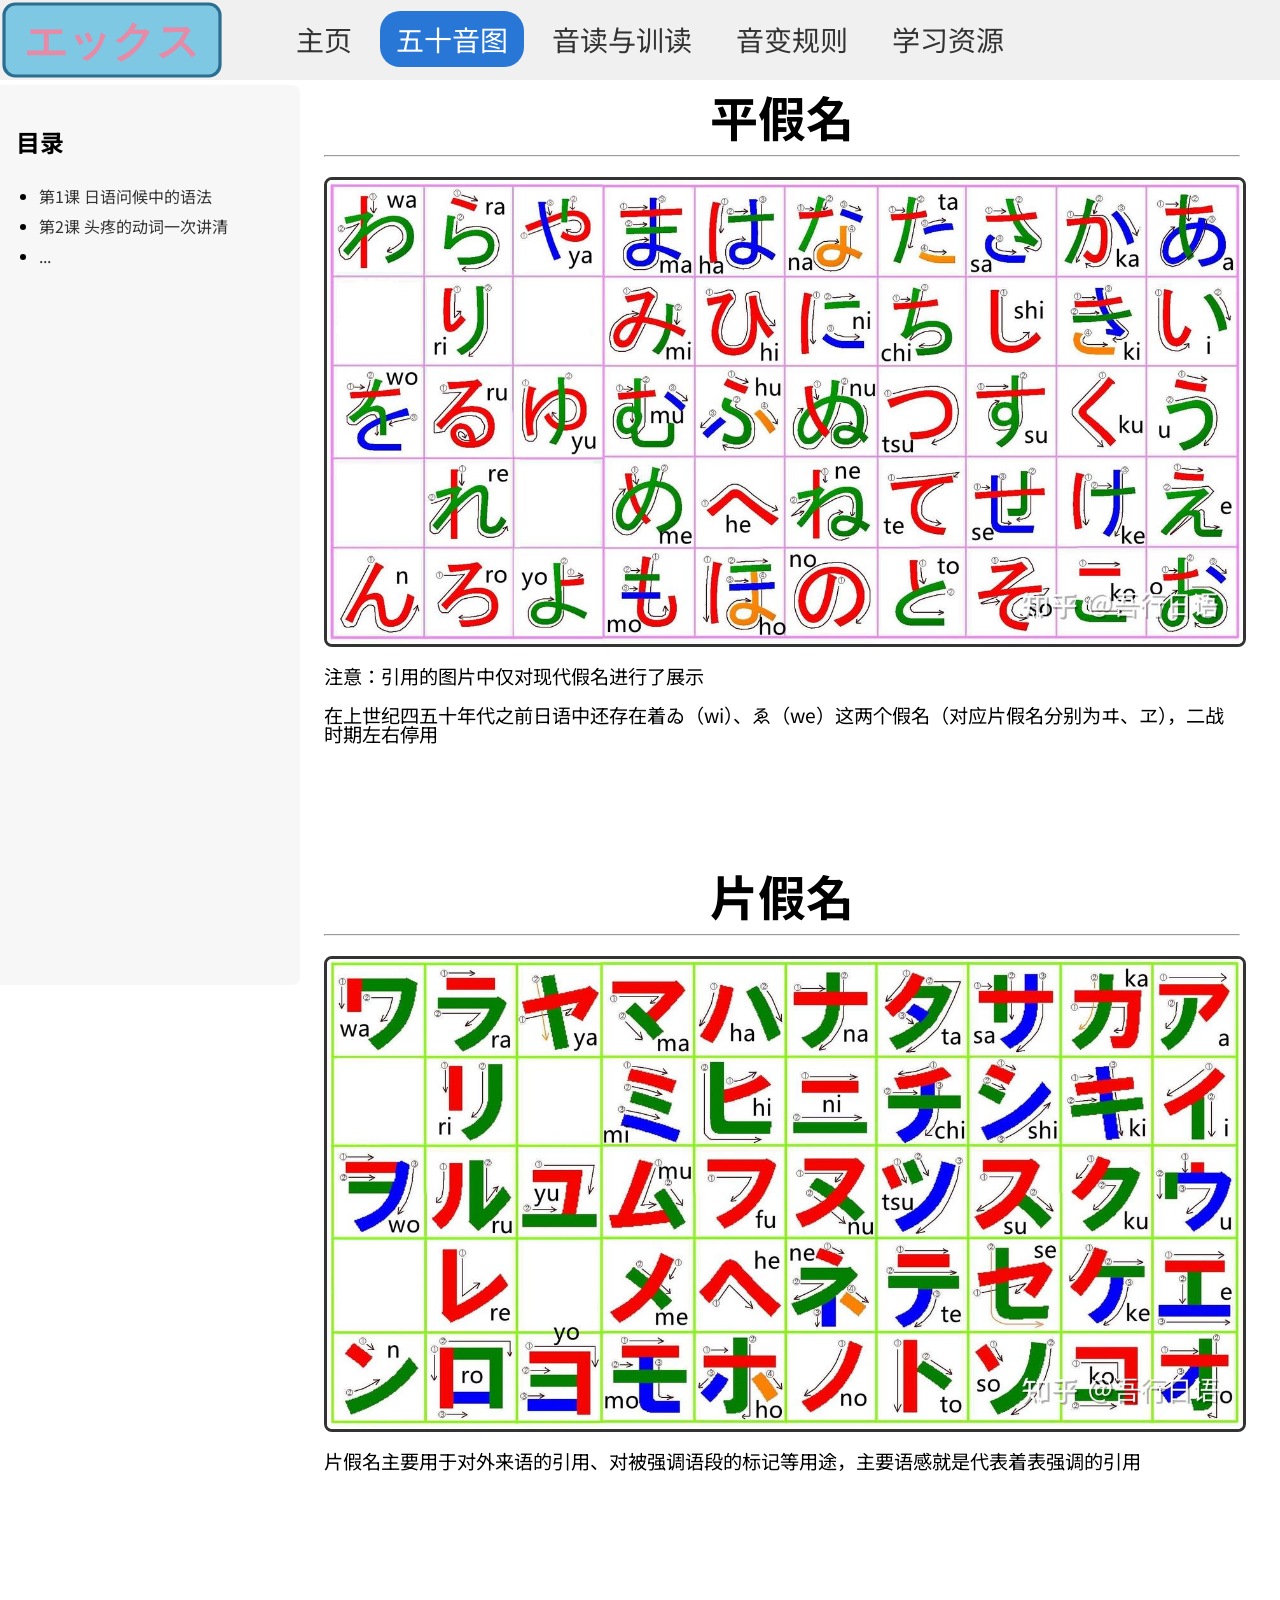
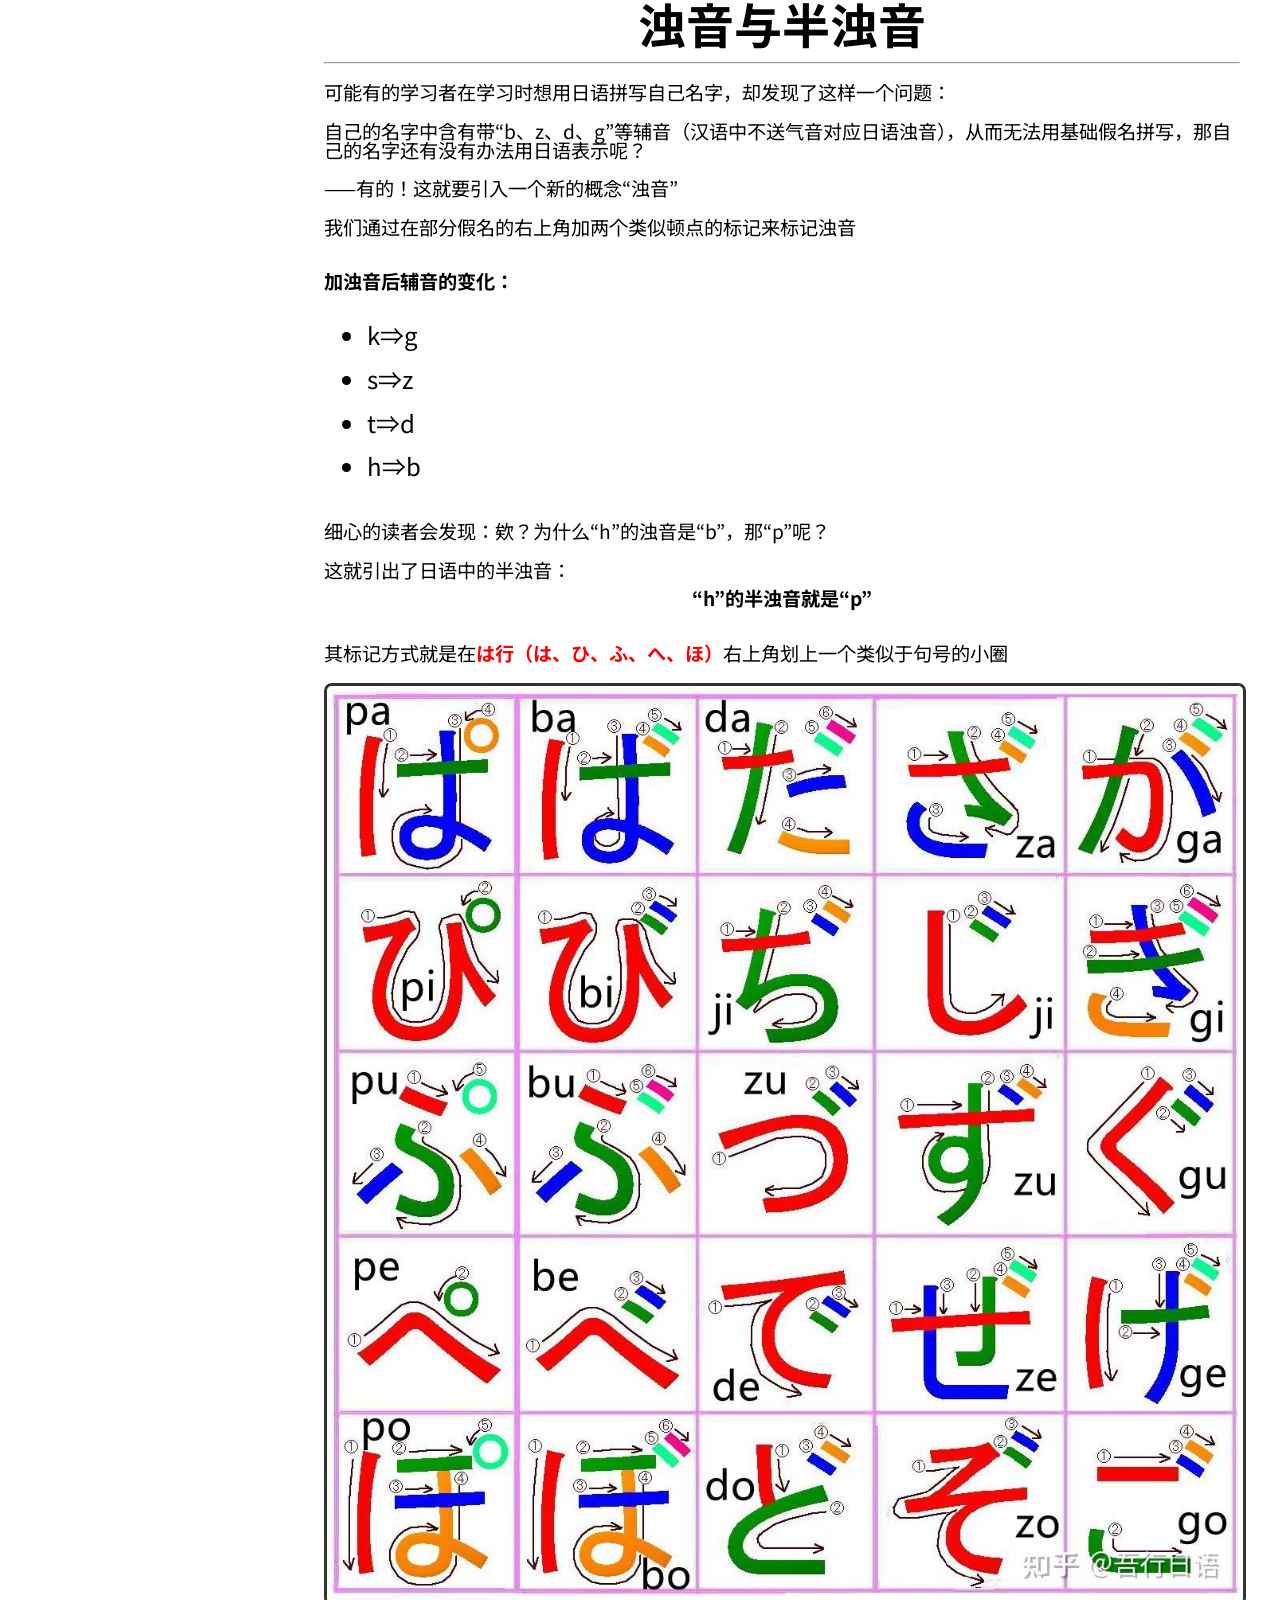
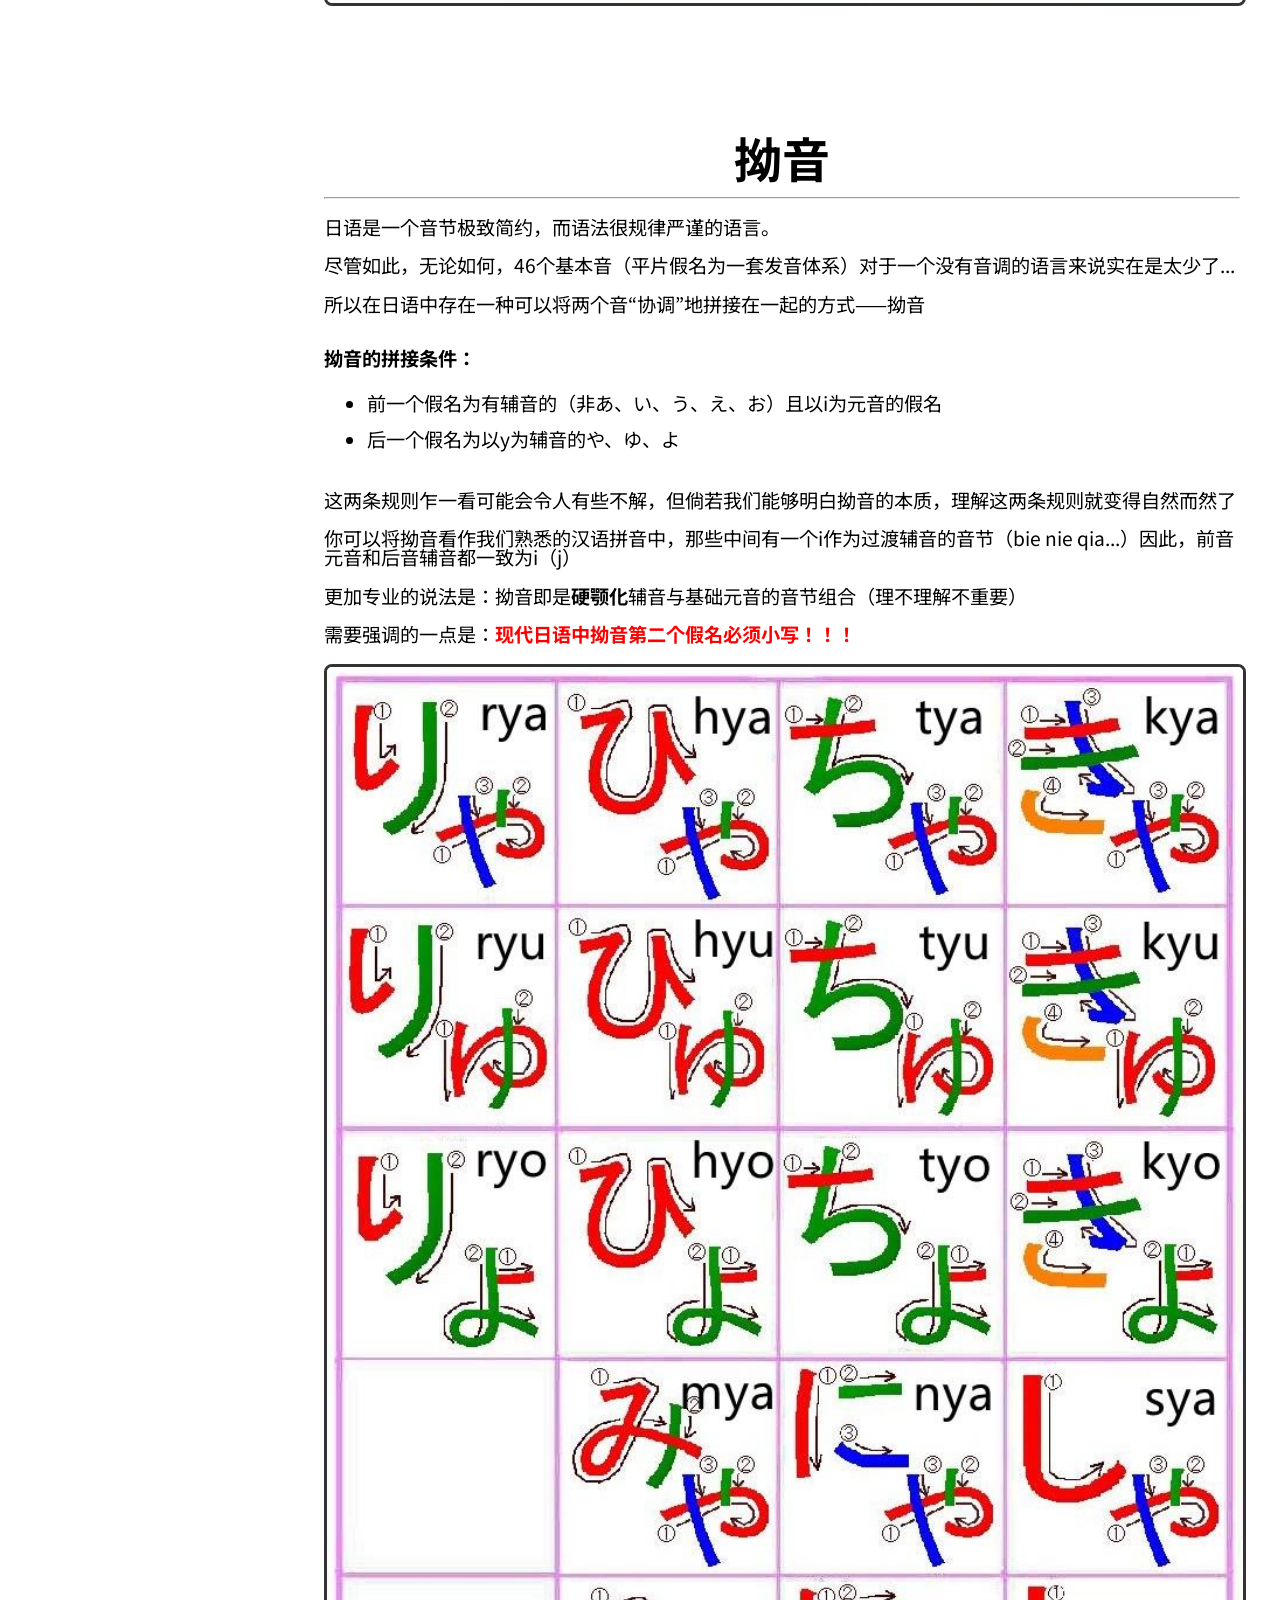
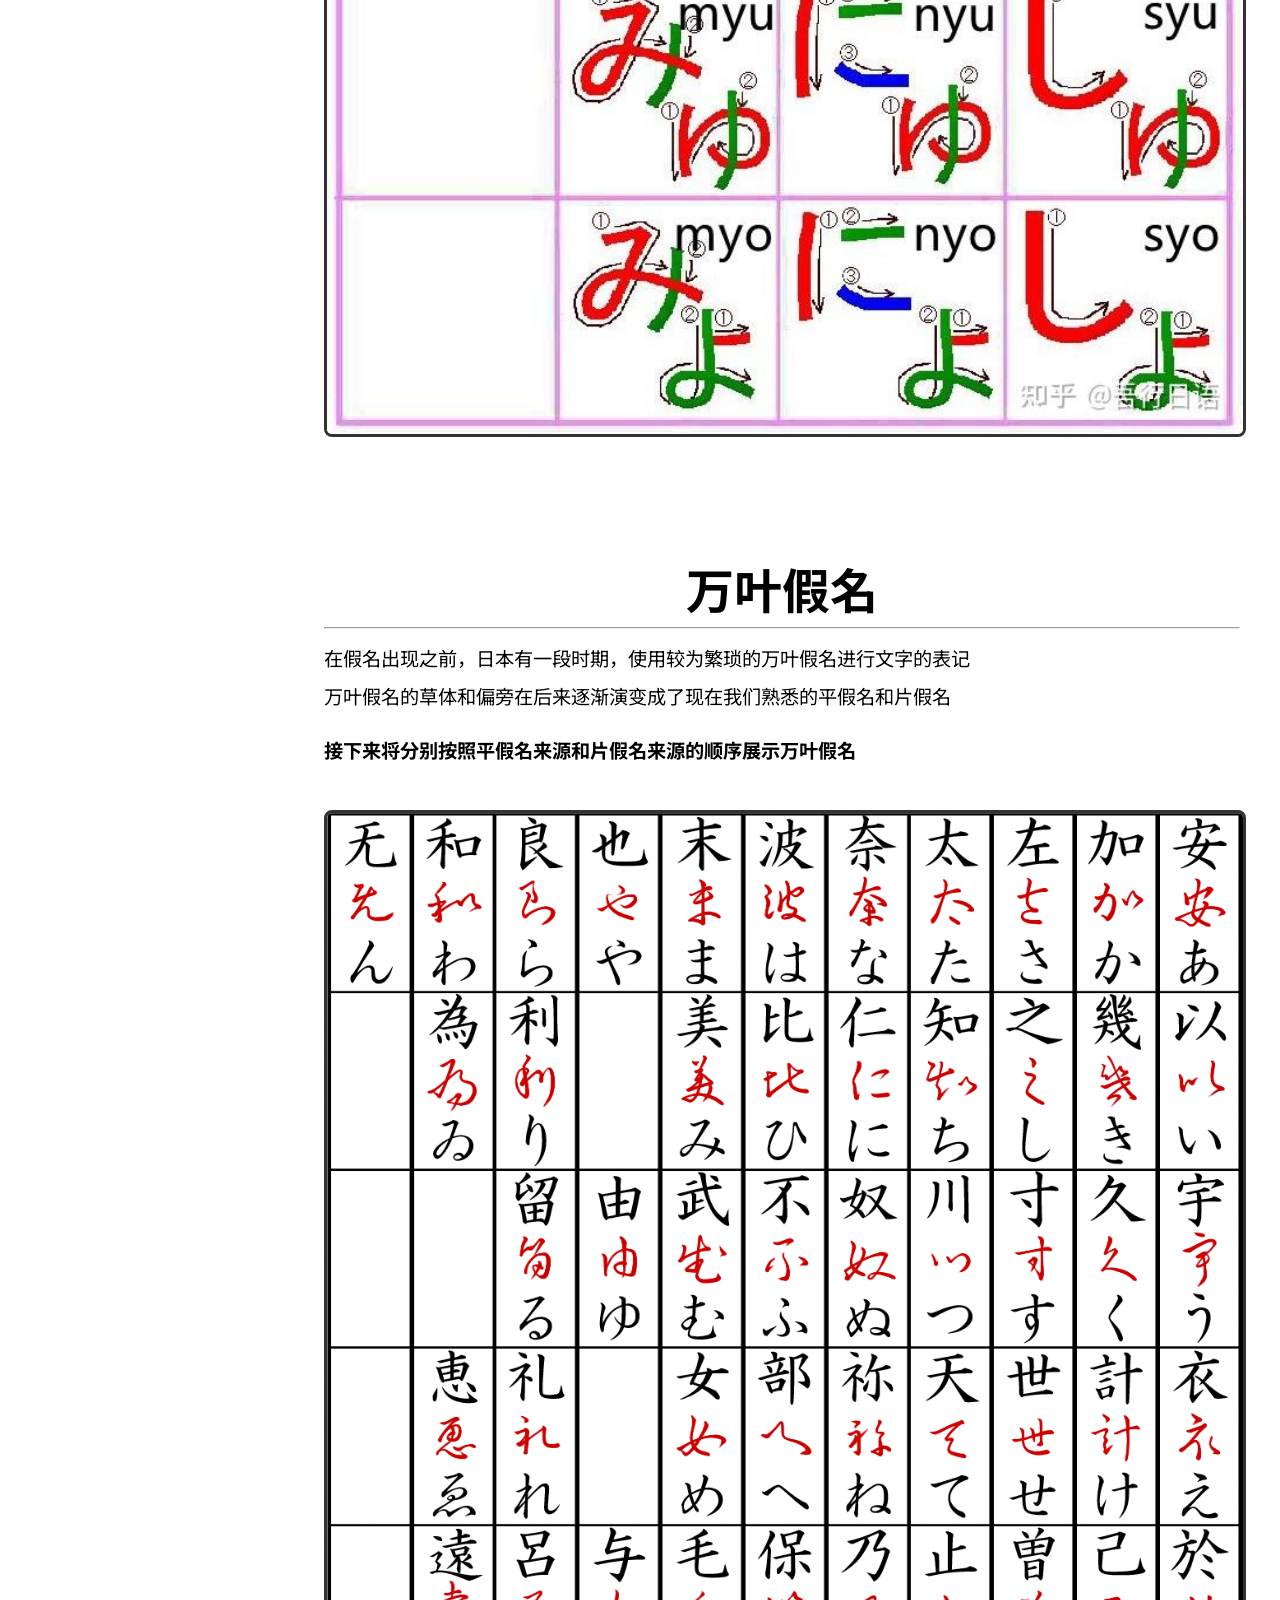
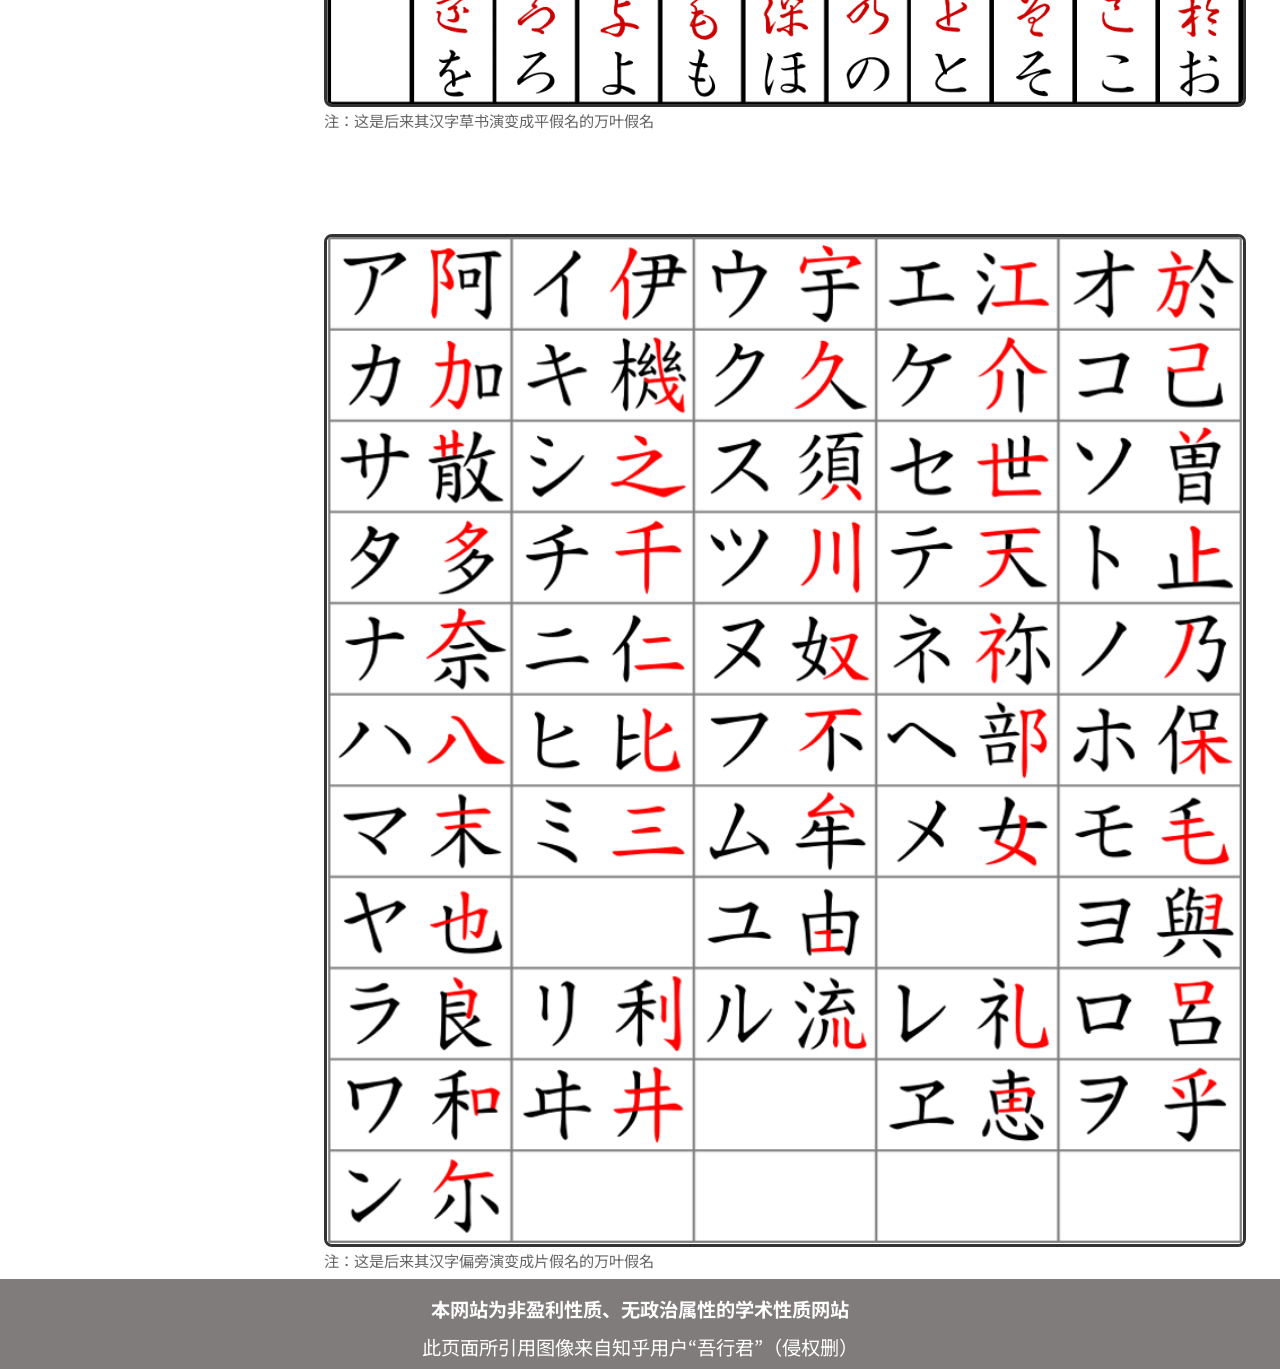
==== commit 37efdf7c: "Add files via upload update" ====
--- a/gojyuuonzu.html
+++ b/gojyuuonzu.html
@@ -38,7 +38,7 @@
     </aside>
 
     <main class="content">
-      <h1 class="center" style="margin-top: 50px;">平假名</h1>
+      <h1 class="center">平假名</h1>
       <hr>
       <div class="photo-box">
         <img src="images/hiragana.jpg" alt="平假名">
--- a/style.css
+++ b/style.css
@@ -19,10 +19,11 @@
 
 /*字号*/
 body { font-size: 16px; line-height: 1.7; }
-h1 { font-size: 2rem; font-weight: 700; line-height: 1.3; }
-h2 { font-size: 1.5rem; font-weight: 700; line-height: 1.4; }
-h3 { font-size: 1.2rem; font-weight: 700; line-height: 1.4; }
+h1 { font-size: 3rem; font-weight: 700; line-height: 1.3; }
+h2 { font-size: 2rem; font-weight: 700; line-height: 1.4; }
+h3 { font-size: 1.5rem; font-weight: 700; line-height: 1.4; }
 p  { font-size: 1.2rem; margin-bottom: 0.5em; line-height: 1.0;}
+li{margin: 3px;}
 small { font-size: 0.95rem; color: #666; }
 .catalog{ font-size: 1.0rem; }
 .example{ font-size: 1.5rem; }
@@ -56,7 +57,7 @@
   color: #333;
   border-radius: 20px;
   transition: all 0.2s;
-  font-size: 24px;
+  font-size: 28px;
 }
 .nav a:hover {
   background: rgb(40, 119, 215);
@@ -71,7 +72,7 @@
 /* ===== 页面主体 ===== */
 .page {
   display: flex;
-  padding: 5px 20px;
+  padding: 5px 0px;
   gap: 24px;
   flex: 1;
   align-items: flex-start;
@@ -106,8 +107,9 @@
 .content {
   flex: 1;
   min-width: 0;
-  max-width: 1200px;   /* 正文不拉太宽 */
-  padding: 0 10px;
+  max-width: 95%;   /* 正文不拉太宽 */
+  padding: 0 40px 0 0;
+  text-align: left;
 }
 
 /* 五十音图图片框 */
@@ -128,7 +130,7 @@
 /* ===== 主页欢迎区 ===== */
 .hero {
   font-family: "SimHei";
-  max-width: 700px;
+  max-width: 90%;
   line-height: 1.8;
 }
 
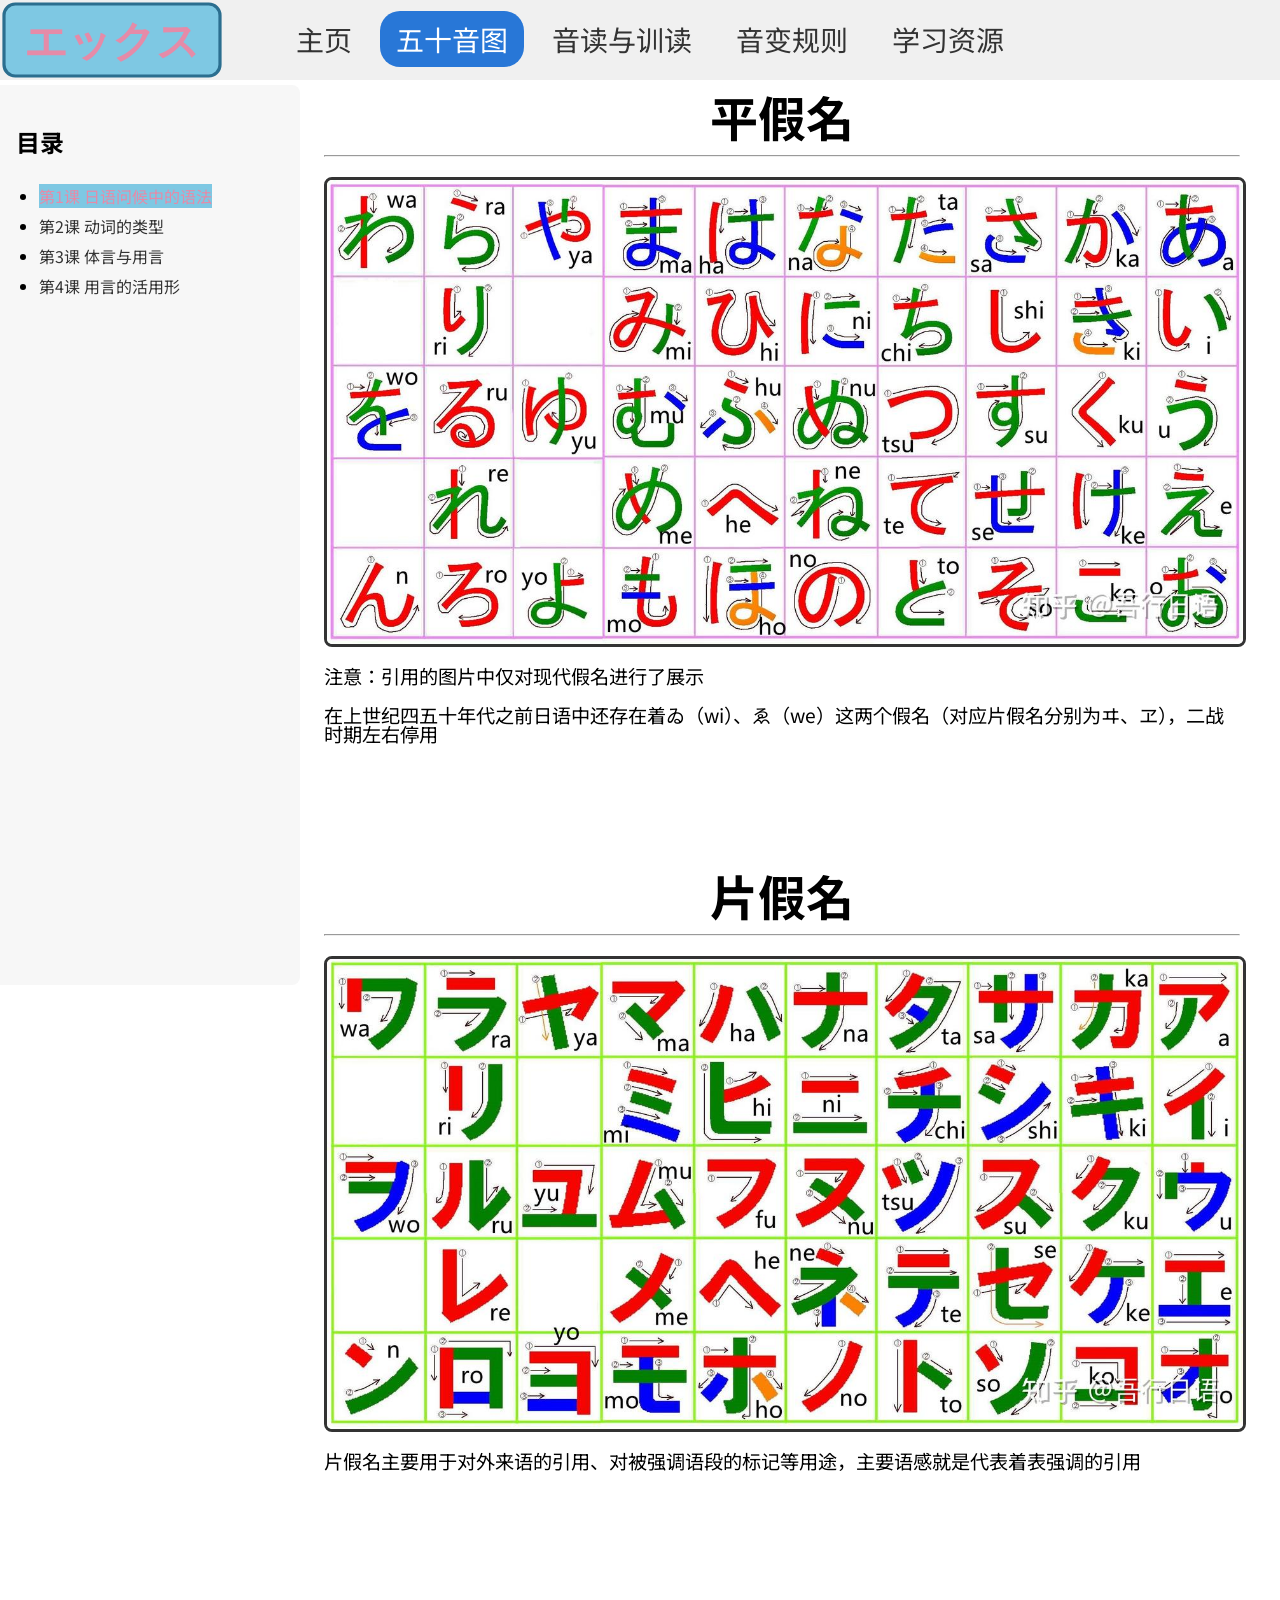
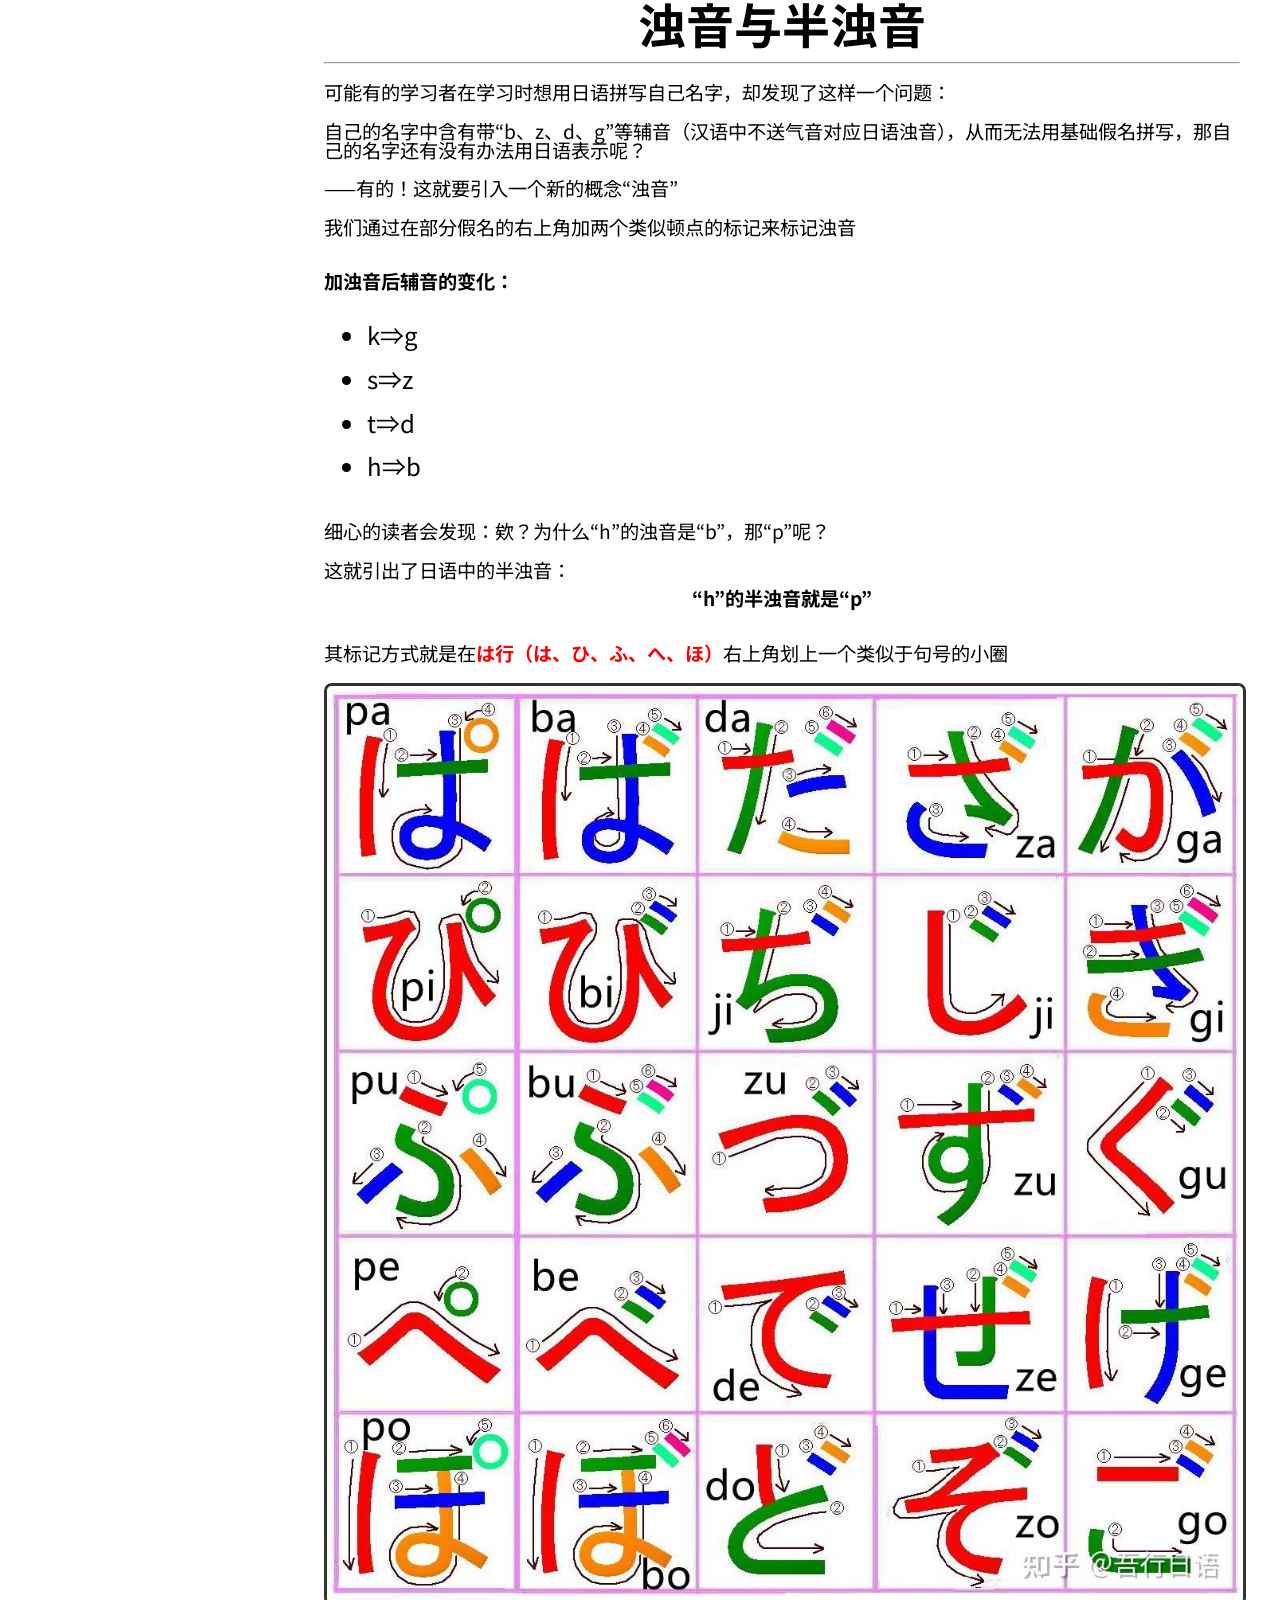
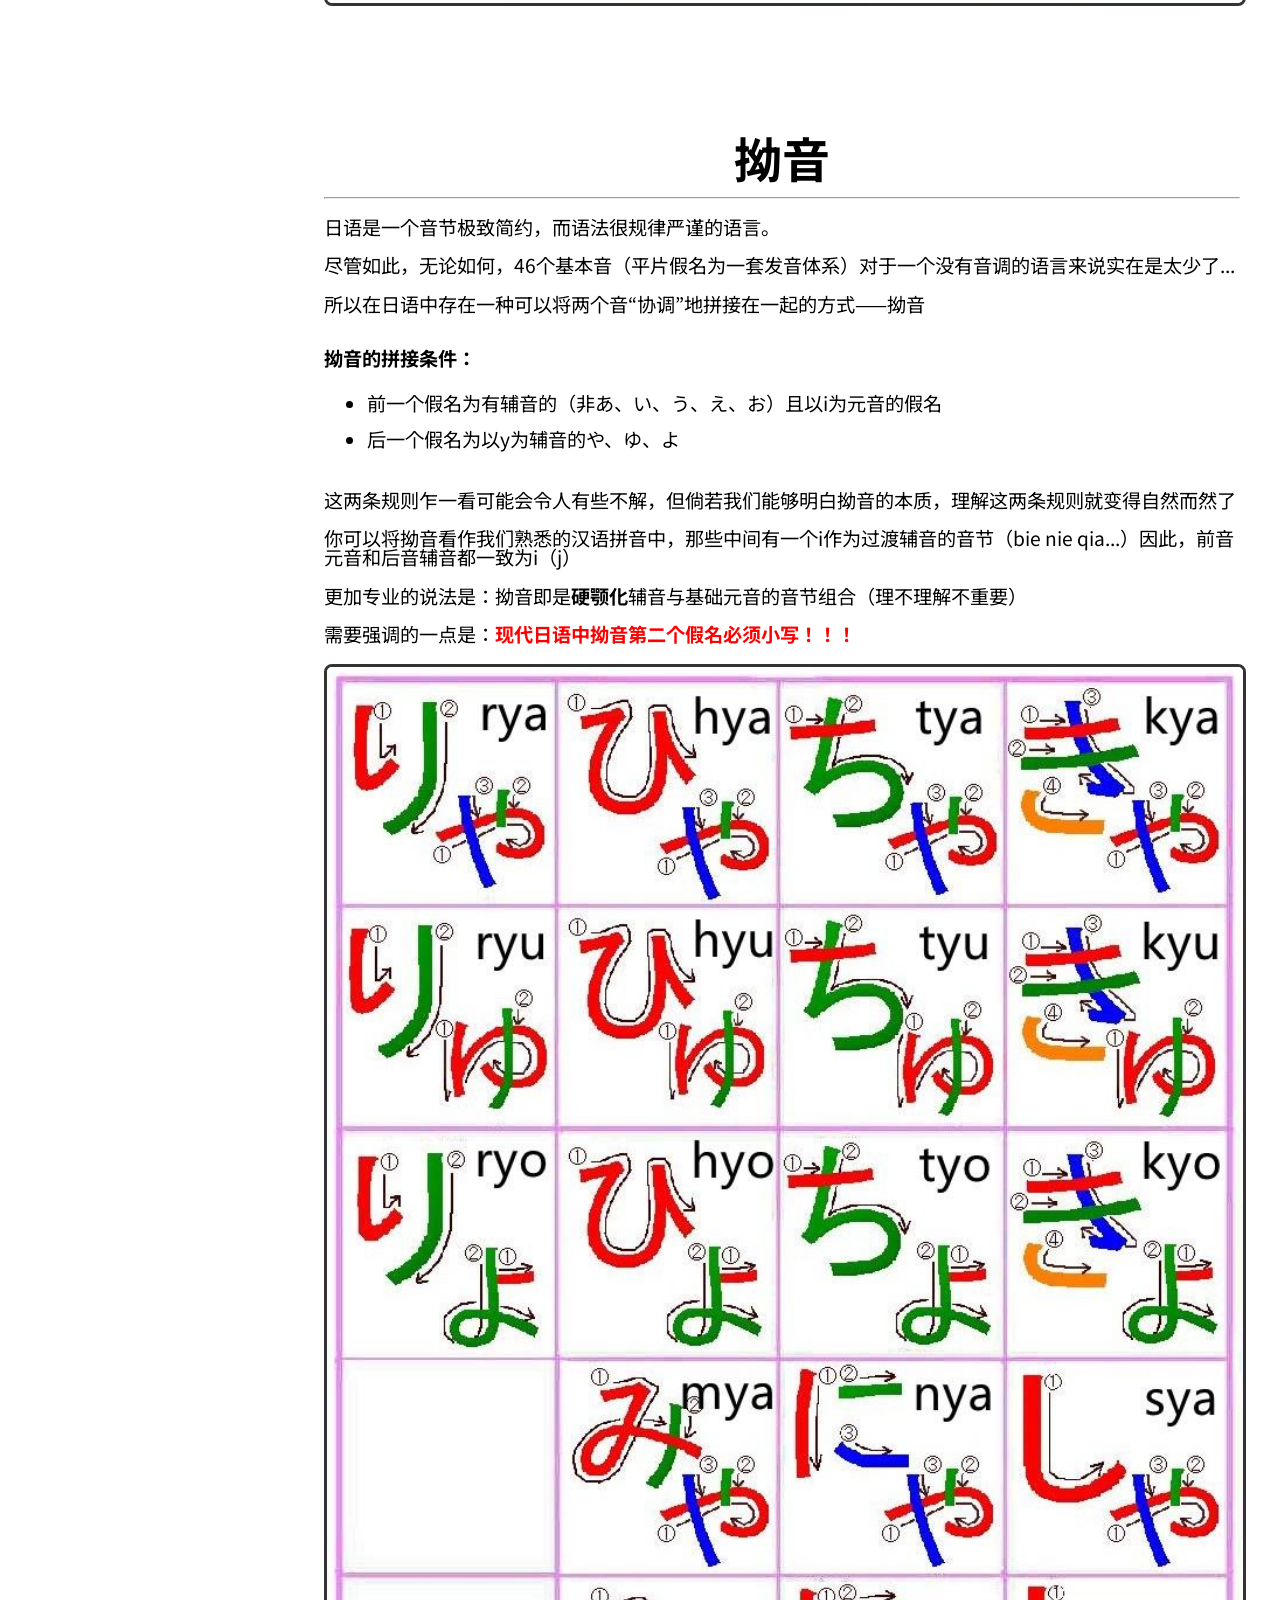
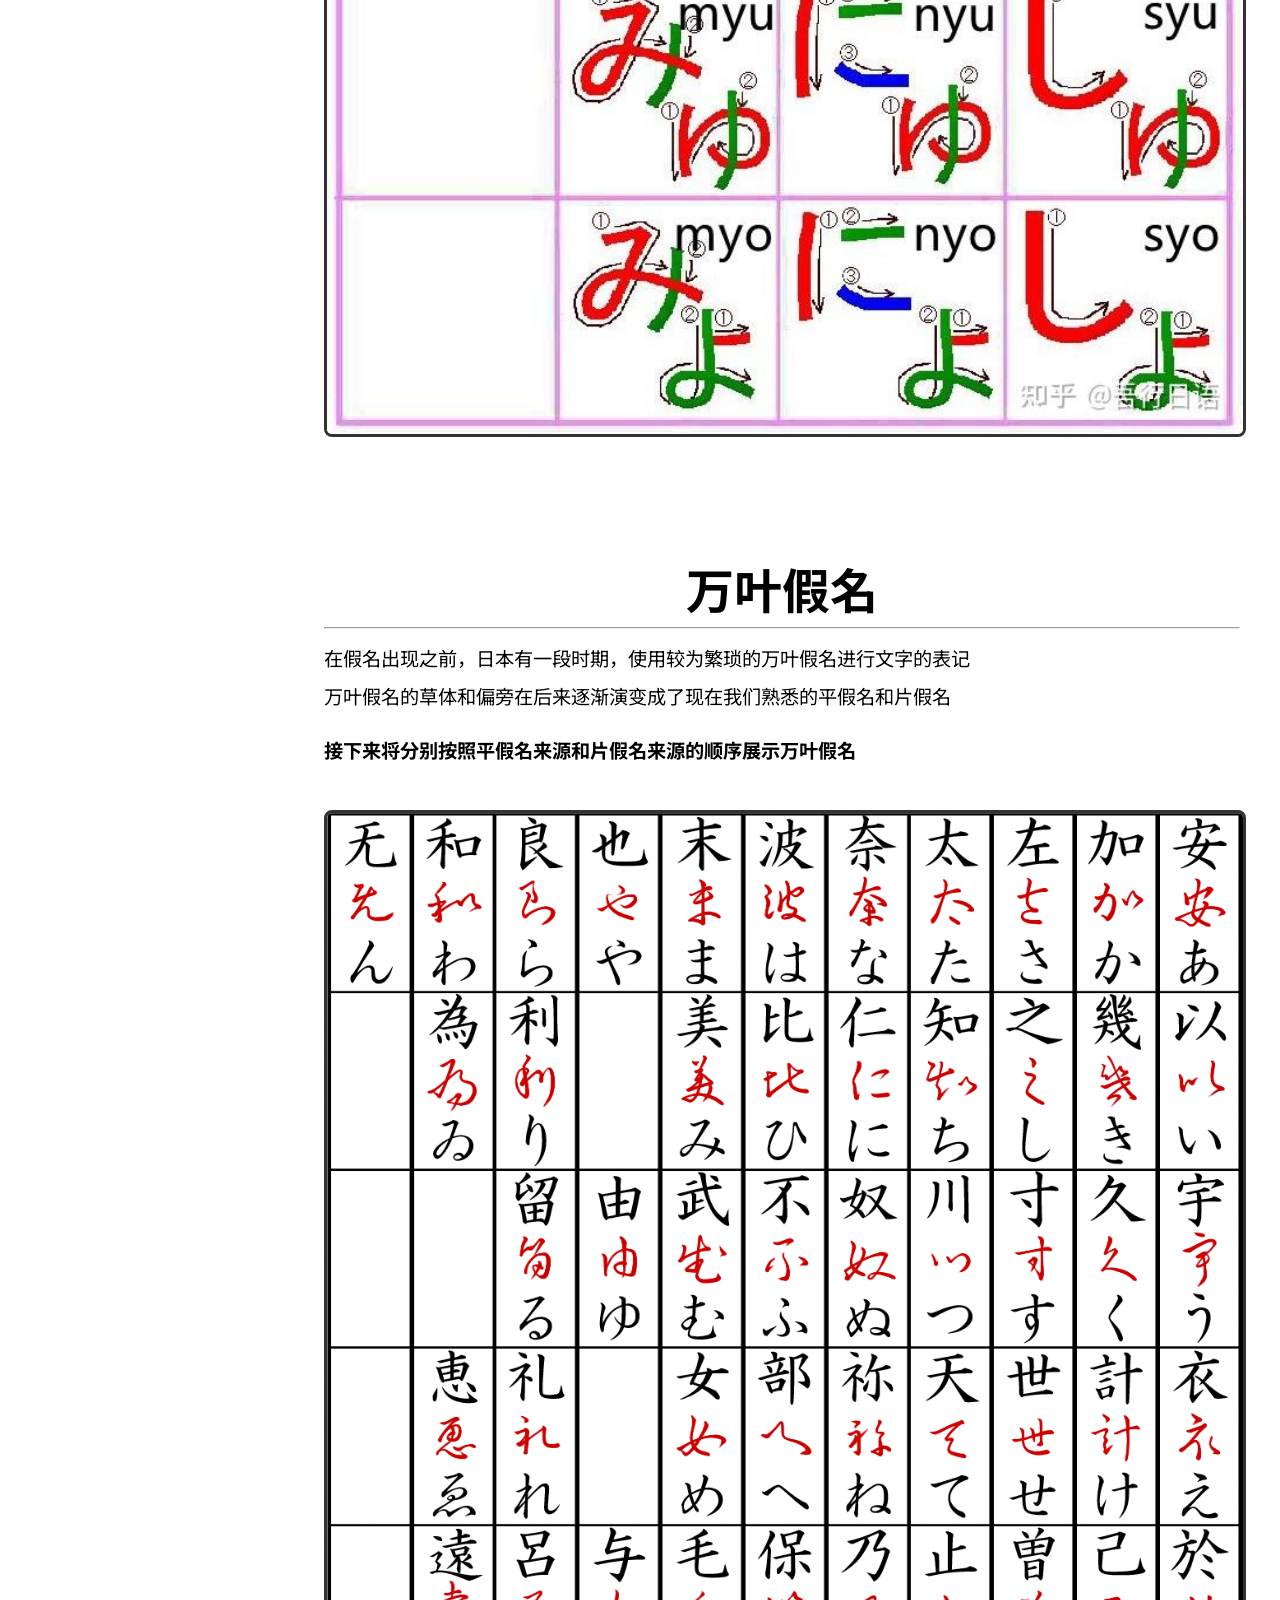
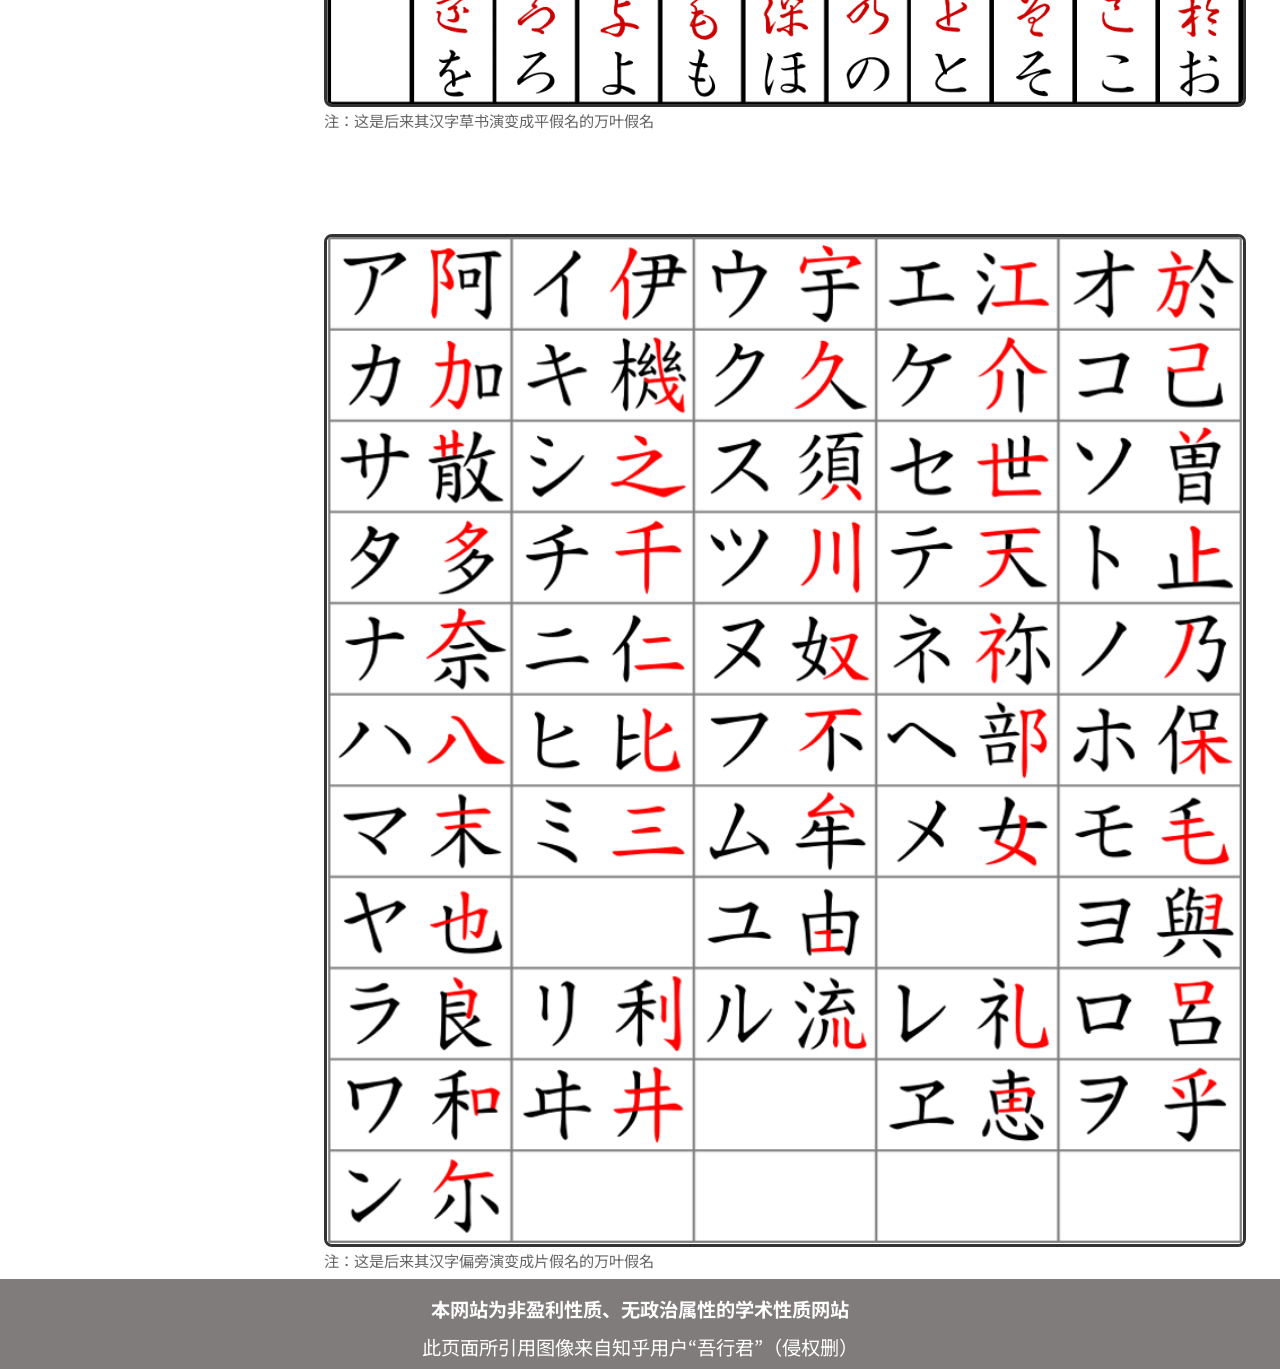
==== commit 7cd30099: "Add files via upload update" ====
--- a/gojyuuonzu.html
+++ b/gojyuuonzu.html
@@ -31,9 +31,10 @@
     <aside class="sidebar">
       <h3>目录</h3>
       <ul>
-        <li><a href="lesson1.html">第1课 日语问候中的语法</a></li>
-        <li><a href="lesson2.html">第2课 头疼的动词一次讲清</a></li>
-        <li><a href="lesson3.html">...</a></li>
+        <li><a href="lesson1.html" class="active">第1课 日语问候中的语法</a></li>
+        <li><a href="lesson2.html">第2课 动词的类型</a></li>
+        <li><a href="lesson3.html">第3课 体言与用言</a></li>
+        <li><a href="lesson4.html">第4课 用言的活用形</a></li>
       </ul>
     </aside>
 
--- a/style.css
+++ b/style.css
@@ -67,6 +67,11 @@
 .nav a.active {
   background: rgb(40, 119, 215);
   color: white;
+}
+
+.sidebar a.active{
+  background: #7EC8E3;
+  color: #E58BA8;
 }
 
 /* ===== 页面主体 ===== */
